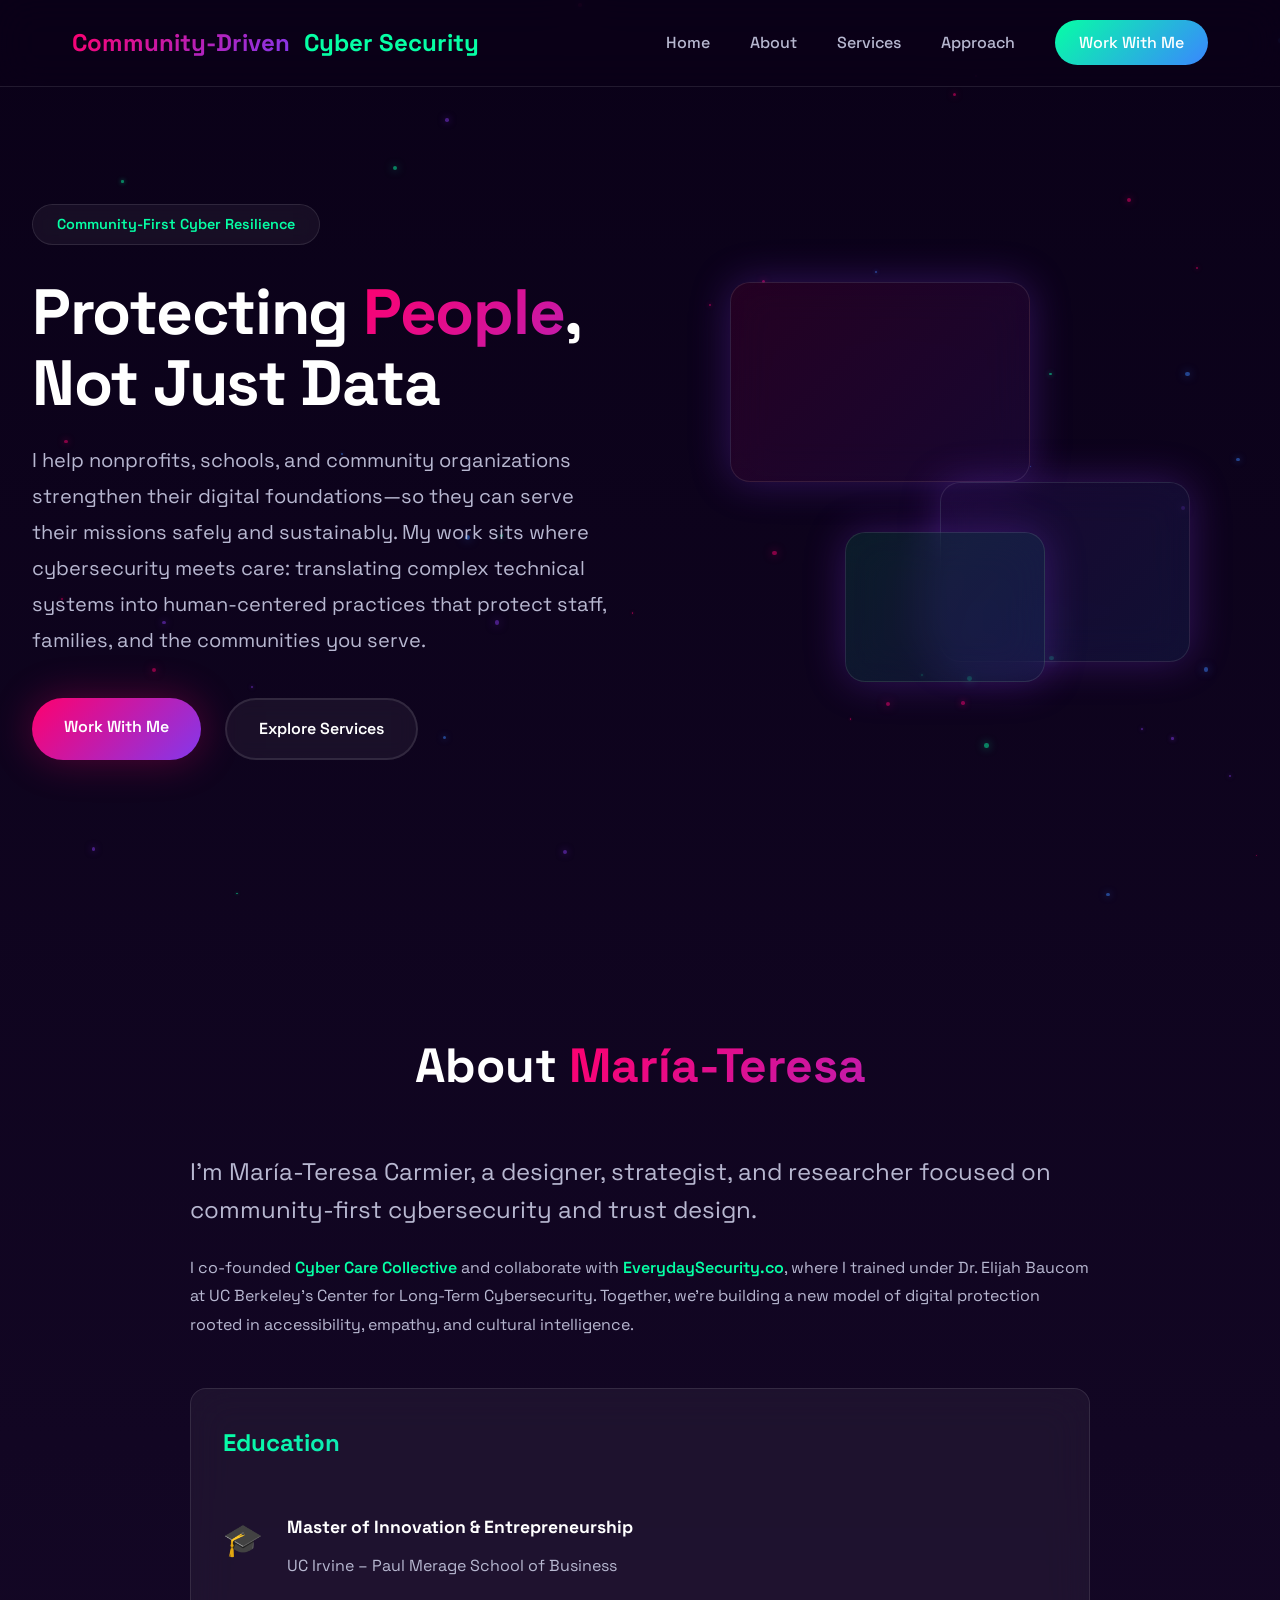
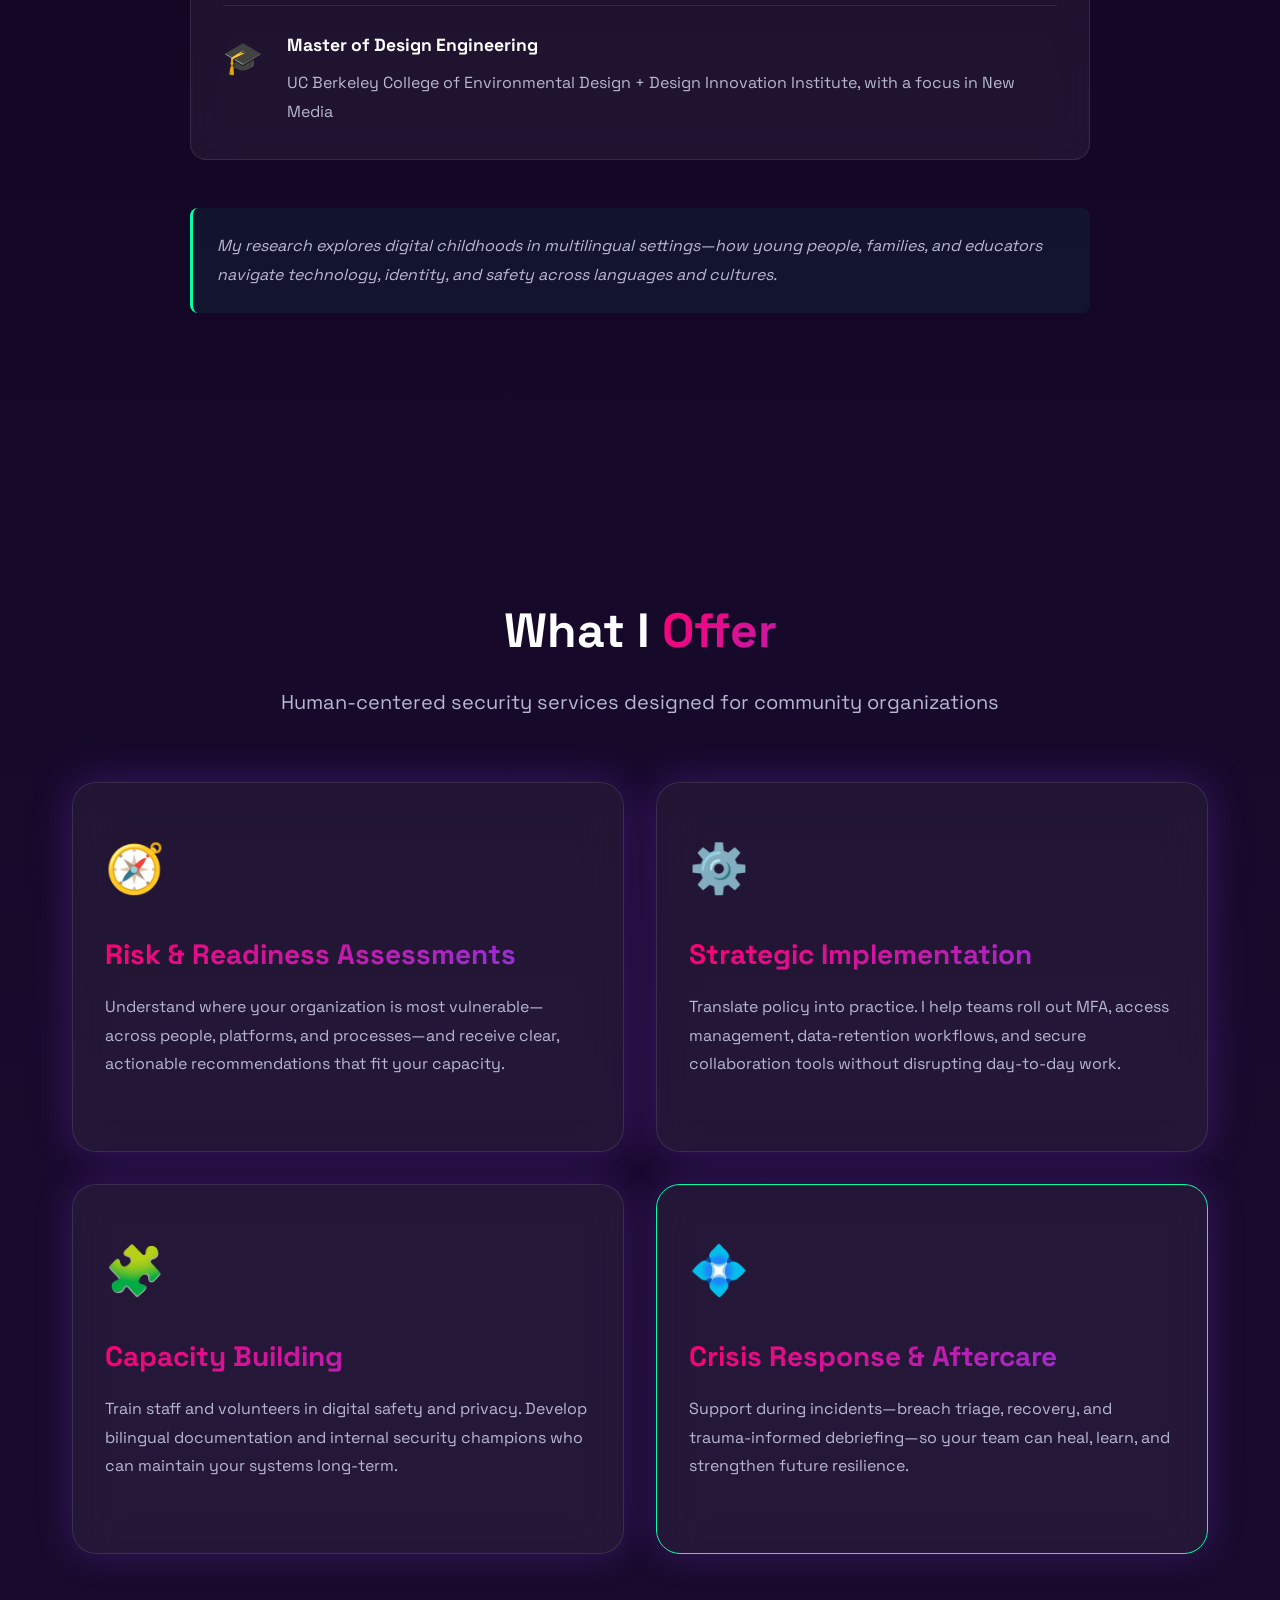
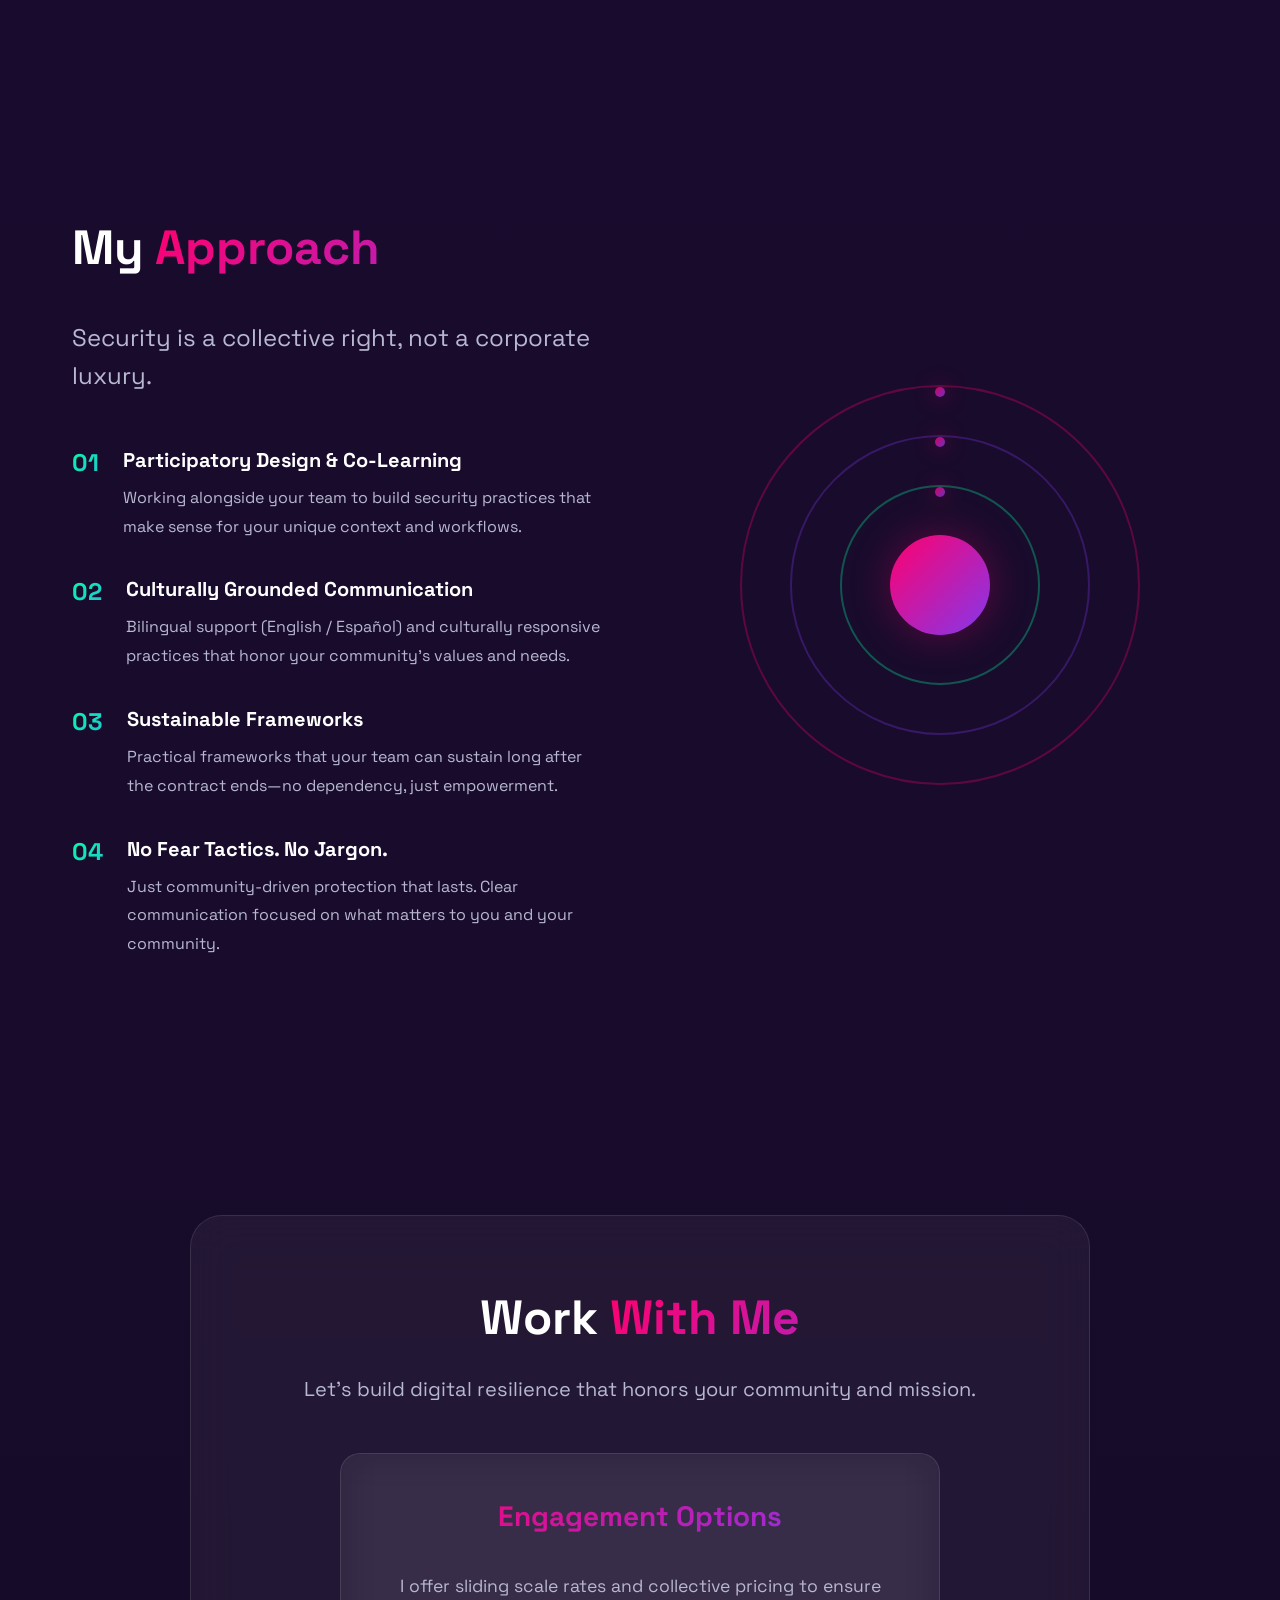
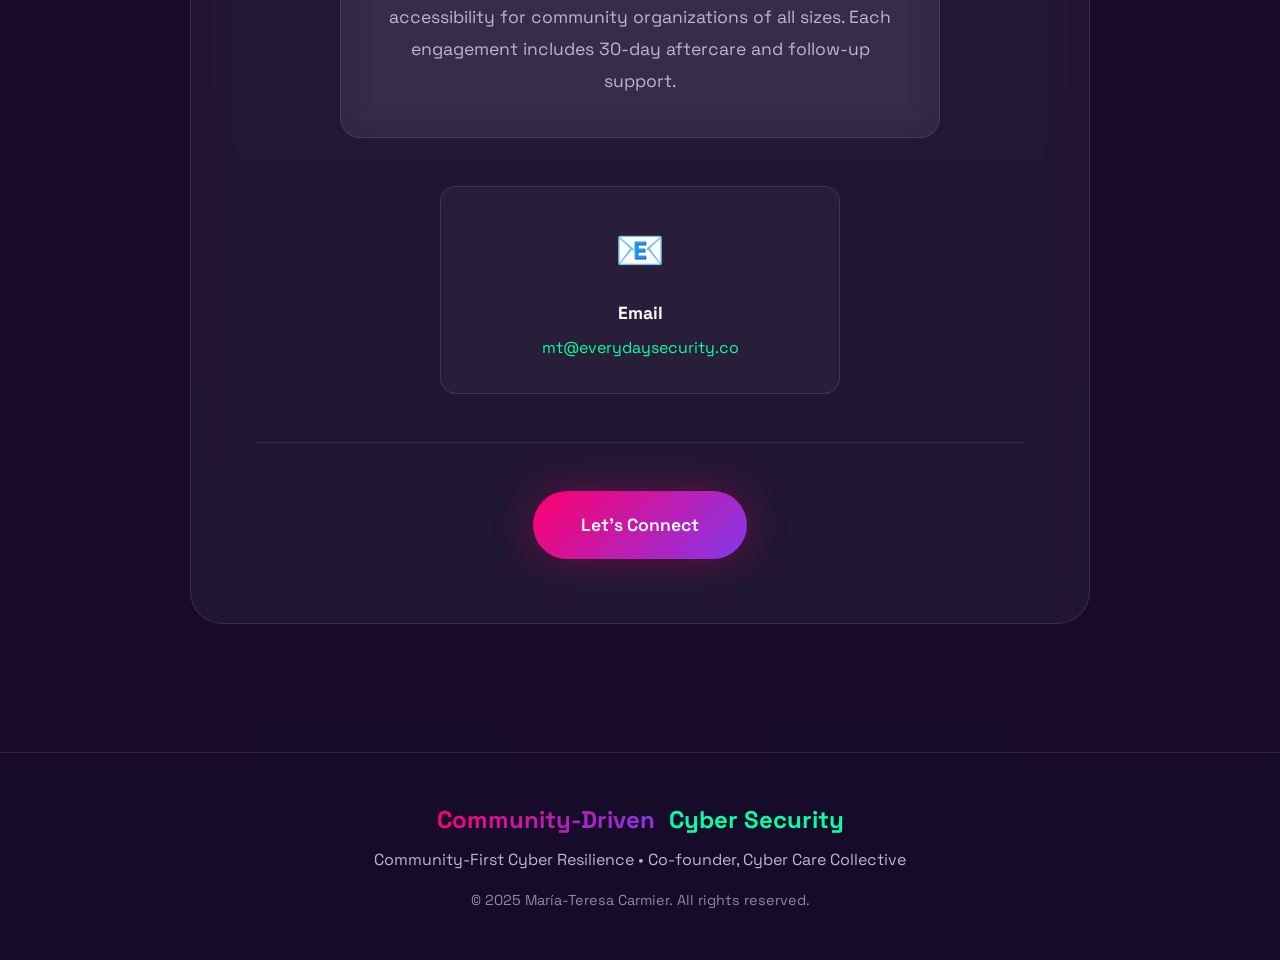
==== index.html @ 234531f0 "Remove specific pricing amounts, keep sliding scale and collective pricing mentions - Replaced detai" ====
<!DOCTYPE html>
<html lang="en">
<head>
    <meta charset="UTF-8">
    <meta name="viewport" content="width=device-width, initial-scale=1.0">
    <meta name="description" content="Community-First Cyber Resilience - Protecting nonprofits, schools, and community organizations with human-centered cybersecurity and trust design">
    <title>Community-Driven Cyber Security | Community-First Cyber Resilience</title>
    <link rel="preconnect" href="https://fonts.googleapis.com">
    <link rel="preconnect" href="https://fonts.gstatic.com" crossorigin>
    <link href="https://fonts.googleapis.com/css2?family=Space+Grotesk:wght@300;400;500;600;700&display=swap" rel="stylesheet">
    <link rel="stylesheet" href="styles.css">
</head>
<body>
    <!-- Background particles -->
    <div class="particles" id="particles"></div>

    <!-- Navigation -->
    <nav class="nav">
        <div class="nav-container">
            <div class="logo">
                <span class="logo-text">Community-Driven</span>
                <span class="logo-accent">Cyber Security</span>
            </div>
            <ul class="nav-menu">
                <li><a href="#home">Home</a></li>
                <li><a href="#about">About</a></li>
                <li><a href="#services">Services</a></li>
                <li><a href="#approach">Approach</a></li>
                <li><a href="#contact" class="cta-button">Work With Me</a></li>
            </ul>
        </div>
    </nav>

    <!-- Hero Section -->
    <section id="home" class="hero">
        <div class="hero-content">
            <div class="hero-badge">Community-First Cyber Resilience</div>
            <h1 class="hero-title">
                Protecting <span class="gradient-text">People</span>,
                <br>Not Just Data
            </h1>
            <p class="hero-subtitle">
                I help nonprofits, schools, and community organizations strengthen their digital foundations—so they can serve their missions safely and sustainably. My work sits where cybersecurity meets care: translating complex technical systems into human-centered practices that protect staff, families, and the communities you serve.
            </p>
            <div class="hero-cta">
                <a href="#contact" class="button primary">Work With Me</a>
                <a href="#services" class="button secondary">Explore Services</a>
            </div>
        </div>
        <div class="hero-visual">
            <div class="floating-card card-1"></div>
            <div class="floating-card card-2"></div>
            <div class="floating-card card-3"></div>
        </div>
    </section>

    <!-- About Section -->
    <section id="about" class="about">
        <div class="container">
            <div class="about-content">
                <div class="about-header">
                    <h2 class="section-title">About <span class="gradient-text">María-Teresa</span></h2>
                </div>

                <div class="about-grid">
                    <div class="about-text">
                        <p class="large-text">I'm María-Teresa Carmier, a designer, strategist, and researcher focused on community-first cybersecurity and trust design.</p>

                        <p>I co-founded <strong>Cyber Care Collective</strong> and collaborate with <strong>EverydaySecurity.co</strong>, where I trained under Dr. Elijah Baucom at UC Berkeley's Center for Long-Term Cybersecurity. Together, we're building a new model of digital protection rooted in accessibility, empathy, and cultural intelligence.</p>

                        <div class="credentials">
                            <h3>Education</h3>
                            <div class="credential-item">
                                <div class="credential-icon">🎓</div>
                                <div>
                                    <h4>Master of Innovation & Entrepreneurship</h4>
                                    <p>UC Irvine – Paul Merage School of Business</p>
                                </div>
                            </div>
                            <div class="credential-item">
                                <div class="credential-icon">🎓</div>
                                <div>
                                    <h4>Master of Design Engineering</h4>
                                    <p>UC Berkeley College of Environmental Design + Design Innovation Institute, with a focus in New Media</p>
                                </div>
                            </div>
                        </div>

                        <p class="research-note">My research explores digital childhoods in multilingual settings—how young people, families, and educators navigate technology, identity, and safety across languages and cultures.</p>
                    </div>
                </div>
            </div>
        </div>
    </section>

    <!-- Services Section -->
    <section id="services" class="services">
        <div class="container">
            <div class="section-header">
                <h2 class="section-title">What I <span class="gradient-text">Offer</span></h2>
                <p class="section-subtitle">Human-centered security services designed for community organizations</p>
            </div>

            <div class="services-grid">
                <div class="service-card glass">
                    <div class="service-icon">🧭</div>
                    <h3>Risk & Readiness Assessments</h3>
                    <p>Understand where your organization is most vulnerable—across people, platforms, and processes—and receive clear, actionable recommendations that fit your capacity.</p>
                </div>

                <div class="service-card glass">
                    <div class="service-icon">⚙️</div>
                    <h3>Strategic Implementation</h3>
                    <p>Translate policy into practice. I help teams roll out MFA, access management, data-retention workflows, and secure collaboration tools without disrupting day-to-day work.</p>
                </div>

                <div class="service-card glass">
                    <div class="service-icon">🧩</div>
                    <h3>Capacity Building</h3>
                    <p>Train staff and volunteers in digital safety and privacy. Develop bilingual documentation and internal security champions who can maintain your systems long-term.</p>
                </div>

                <div class="service-card glass featured">
                    <div class="service-icon">💠</div>
                    <h3>Crisis Response & Aftercare</h3>
                    <p>Support during incidents—breach triage, recovery, and trauma-informed debriefing—so your team can heal, learn, and strengthen future resilience.</p>
                </div>
            </div>
        </div>
    </section>

    <!-- Approach Section -->
    <section id="approach" class="philosophy">
        <div class="container">
            <div class="philosophy-content">
                <div class="philosophy-text">
                    <h2>My <span class="gradient-text">Approach</span></h2>
                    <p class="large-text">Security is a collective right, not a corporate luxury.</p>

                    <div class="philosophy-points">
                        <div class="point">
                            <div class="point-number">01</div>
                            <div class="point-content">
                                <h4>Participatory Design & Co-Learning</h4>
                                <p>Working alongside your team to build security practices that make sense for your unique context and workflows.</p>
                            </div>
                        </div>

                        <div class="point">
                            <div class="point-number">02</div>
                            <div class="point-content">
                                <h4>Culturally Grounded Communication</h4>
                                <p>Bilingual support (English / Español) and culturally responsive practices that honor your community's values and needs.</p>
                            </div>
                        </div>

                        <div class="point">
                            <div class="point-number">03</div>
                            <div class="point-content">
                                <h4>Sustainable Frameworks</h4>
                                <p>Practical frameworks that your team can sustain long after the contract ends—no dependency, just empowerment.</p>
                            </div>
                        </div>

                        <div class="point">
                            <div class="point-number">04</div>
                            <div class="point-content">
                                <h4>No Fear Tactics. No Jargon.</h4>
                                <p>Just community-driven protection that lasts. Clear communication focused on what matters to you and your community.</p>
                            </div>
                        </div>
                    </div>
                </div>

                <div class="philosophy-visual">
                    <div class="orbit-container">
                        <div class="orbit orbit-1"></div>
                        <div class="orbit orbit-2"></div>
                        <div class="orbit orbit-3"></div>
                        <div class="center-sphere"></div>
                    </div>
                </div>
            </div>
        </div>
    </section>

    <!-- Contact Section -->
    <section id="contact" class="contact">
        <div class="container">
            <div class="contact-content glass">
                <div class="contact-header">
                    <h2>Work <span class="gradient-text">With Me</span></h2>
                    <p>Let's build digital resilience that honors your community and mission.</p>
                </div>

                <div class="pricing-info">
                    <div class="pricing-card glass">
                        <h3>Engagement Options</h3>
                        <p class="pricing-description">I offer sliding scale rates and collective pricing to ensure accessibility for community organizations of all sizes. Each engagement includes 30-day aftercare and follow-up support.</p>
                    </div>
                </div>

                <div class="contact-info">
                    <div class="contact-item">
                        <div class="contact-icon">📧</div>
                        <div class="contact-details">
                            <h4>Email</h4>
                            <a href="mailto:mt@everydaysecurity.co">mt@everydaysecurity.co</a>
                        </div>
                    </div>
                </div>

                <div class="contact-cta">
                    <a href="mailto:mt@everydaysecurity.co" class="button primary large">Let's Connect</a>
                </div>
            </div>
        </div>
    </section>

    <!-- Footer -->
    <footer class="footer">
        <div class="container">
            <div class="footer-content">
                <div class="footer-brand">
                    <span class="logo-text">Community-Driven</span>
                    <span class="logo-accent">Cyber Security</span>
                </div>
                <p class="footer-tagline">Community-First Cyber Resilience • Co-founder, Cyber Care Collective</p>
                <p class="footer-copy">&copy; 2025 María-Teresa Carmier. All rights reserved.</p>
            </div>
        </div>
    </footer>

    <script src="script.js"></script>
</body>
</html>
---- styles.css ----
/* ===================================
   Femme Tech Futuristic Styling
   ================================== */

/* Reset & Base */
* {
    margin: 0;
    padding: 0;
    box-sizing: border-box;
}

:root {
    /* Femme Tech Color Palette */
    --primary-pink: #ff006e;
    --primary-purple: #8338ec;
    --primary-cyan: #06ffa5;
    --primary-blue: #3a86ff;

    --dark-bg: #0a0118;
    --dark-surface: #1a0b2e;
    --glass-bg: rgba(255, 255, 255, 0.05);
    --glass-border: rgba(255, 255, 255, 0.1);

    --text-primary: #ffffff;
    --text-secondary: #b8b8d1;
    --text-muted: #8b8b9f;

    --gradient-primary: linear-gradient(135deg, var(--primary-pink), var(--primary-purple));
    --gradient-secondary: linear-gradient(135deg, var(--primary-purple), var(--primary-blue));
    --gradient-accent: linear-gradient(135deg, var(--primary-cyan), var(--primary-blue));
    --gradient-bg: linear-gradient(180deg, #0a0118 0%, #1a0b2e 50%, #160b28 100%);

    --shadow-glow: 0 0 40px rgba(131, 56, 236, 0.3);
    --shadow-glow-pink: 0 0 40px rgba(255, 0, 110, 0.3);
    --shadow-glow-cyan: 0 0 40px rgba(6, 255, 165, 0.3);
}

html {
    scroll-behavior: smooth;
}

body {
    font-family: 'Space Grotesk', -apple-system, BlinkMacSystemFont, 'Segoe UI', sans-serif;
    background: var(--gradient-bg);
    color: var(--text-primary);
    line-height: 1.6;
    overflow-x: hidden;
    position: relative;
}

/* Particles Background */
.particles {
    position: fixed;
    top: 0;
    left: 0;
    width: 100%;
    height: 100%;
    z-index: 0;
    pointer-events: none;
}

/* Container */
.container {
    max-width: 1200px;
    margin: 0 auto;
    padding: 0 2rem;
}

/* Navigation */
.nav {
    position: fixed;
    top: 0;
    width: 100%;
    z-index: 1000;
    background: rgba(10, 1, 24, 0.8);
    backdrop-filter: blur(20px);
    border-bottom: 1px solid var(--glass-border);
}

.nav-container {
    max-width: 1200px;
    margin: 0 auto;
    padding: 1.5rem 2rem;
    display: flex;
    justify-content: space-between;
    align-items: center;
}

.logo {
    font-size: 1.5rem;
    font-weight: 700;
}

.logo-text {
    background: var(--gradient-primary);
    -webkit-background-clip: text;
    -webkit-text-fill-color: transparent;
    background-clip: text;
}

.logo-accent {
    color: var(--primary-cyan);
    margin-left: 0.5rem;
}

.nav-menu {
    display: flex;
    list-style: none;
    gap: 2.5rem;
    align-items: center;
}

.nav-menu a {
    color: var(--text-secondary);
    text-decoration: none;
    font-weight: 500;
    transition: all 0.3s ease;
    position: relative;
}

.nav-menu a:hover {
    color: var(--primary-cyan);
}

.nav-menu a::after {
    content: '';
    position: absolute;
    bottom: -5px;
    left: 0;
    width: 0;
    height: 2px;
    background: var(--gradient-accent);
    transition: width 0.3s ease;
}

.nav-menu a:hover::after {
    width: 100%;
}

/* Buttons */
.button {
    display: inline-block;
    padding: 1rem 2rem;
    border-radius: 50px;
    font-weight: 600;
    text-decoration: none;
    transition: all 0.3s ease;
    cursor: pointer;
    border: none;
    font-size: 1rem;
}

.button.primary {
    background: var(--gradient-primary);
    color: white;
    box-shadow: var(--shadow-glow-pink);
}

.button.primary:hover {
    transform: translateY(-2px);
    box-shadow: 0 0 60px rgba(255, 0, 110, 0.5);
}

.button.secondary {
    background: var(--glass-bg);
    border: 2px solid var(--glass-border);
    color: var(--text-primary);
    backdrop-filter: blur(10px);
}

.button.secondary:hover {
    border-color: var(--primary-cyan);
    box-shadow: var(--shadow-glow-cyan);
    transform: translateY(-2px);
}

.button.large {
    padding: 1.25rem 3rem;
    font-size: 1.1rem;
}

.cta-button {
    background: var(--gradient-accent);
    padding: 0.75rem 1.5rem;
    border-radius: 50px;
    color: white !important;
}

.cta-button:hover {
    transform: translateY(-2px);
    box-shadow: var(--shadow-glow-cyan);
}

.cta-button::after {
    display: none;
}

/* Hero Section */
.hero {
    min-height: 100vh;
    display: flex;
    align-items: center;
    justify-content: space-between;
    padding: 8rem 2rem 4rem;
    position: relative;
    z-index: 1;
    gap: 4rem;
}

.hero-content {
    flex: 1;
    max-width: 600px;
}

.hero-badge {
    display: inline-block;
    padding: 0.5rem 1.5rem;
    background: var(--glass-bg);
    border: 1px solid var(--glass-border);
    border-radius: 50px;
    font-size: 0.9rem;
    font-weight: 600;
    color: var(--primary-cyan);
    margin-bottom: 2rem;
    backdrop-filter: blur(10px);
}

.hero-title {
    font-size: 4rem;
    font-weight: 800;
    line-height: 1.1;
    margin-bottom: 1.5rem;
    letter-spacing: -0.02em;
}

.gradient-text {
    background: var(--gradient-primary);
    -webkit-background-clip: text;
    -webkit-text-fill-color: transparent;
    background-clip: text;
    animation: gradient-shift 3s ease infinite;
    background-size: 200% 200%;
}

@keyframes gradient-shift {
    0%, 100% { background-position: 0% 50%; }
    50% { background-position: 100% 50%; }
}

.hero-subtitle {
    font-size: 1.25rem;
    color: var(--text-secondary);
    margin-bottom: 2.5rem;
    line-height: 1.8;
}

.hero-cta {
    display: flex;
    gap: 1.5rem;
    flex-wrap: wrap;
}

.hero-visual {
    flex: 1;
    position: relative;
    height: 500px;
    display: flex;
    align-items: center;
    justify-content: center;
}

.floating-card {
    position: absolute;
    border-radius: 20px;
    background: var(--glass-bg);
    border: 1px solid var(--glass-border);
    backdrop-filter: blur(20px);
    box-shadow: var(--shadow-glow);
}

.card-1 {
    width: 300px;
    height: 200px;
    top: 10%;
    left: 10%;
    animation: float 6s ease-in-out infinite;
    background: linear-gradient(135deg, rgba(255, 0, 110, 0.1), rgba(131, 56, 236, 0.1));
}

.card-2 {
    width: 250px;
    height: 180px;
    top: 50%;
    right: 10%;
    animation: float 7s ease-in-out infinite 1s;
    background: linear-gradient(135deg, rgba(131, 56, 236, 0.1), rgba(58, 134, 255, 0.1));
}

.card-3 {
    width: 200px;
    height: 150px;
    bottom: 10%;
    left: 30%;
    animation: float 8s ease-in-out infinite 2s;
    background: linear-gradient(135deg, rgba(6, 255, 165, 0.1), rgba(58, 134, 255, 0.1));
}

@keyframes float {
    0%, 100% { transform: translateY(0px) rotate(0deg); }
    50% { transform: translateY(-30px) rotate(5deg); }
}

/* About Section */
.about {
    padding: 8rem 0;
    position: relative;
    z-index: 1;
}

.about-content {
    max-width: 900px;
    margin: 0 auto;
}

.about-header {
    text-align: center;
    margin-bottom: 3rem;
}

.about-text {
    color: var(--text-secondary);
    line-height: 1.8;
}

.about-text p {
    margin-bottom: 1.5rem;
}

.about-text strong {
    color: var(--primary-cyan);
    font-weight: 600;
}

.credentials {
    margin: 3rem 0;
    padding: 2rem;
    background: var(--glass-bg);
    border: 1px solid var(--glass-border);
    border-radius: 16px;
    backdrop-filter: blur(20px);
}

.credentials h3 {
    font-size: 1.5rem;
    margin-bottom: 1.5rem;
    background: var(--gradient-accent);
    -webkit-background-clip: text;
    -webkit-text-fill-color: transparent;
    background-clip: text;
}

.credential-item {
    display: flex;
    gap: 1.5rem;
    align-items: start;
    padding: 1.5rem 0;
    border-bottom: 1px solid var(--glass-border);
}

.credential-item:last-child {
    border-bottom: none;
    padding-bottom: 0;
}

.credential-item:first-child {
    padding-top: 0;
}

.credential-icon {
    font-size: 2rem;
    flex-shrink: 0;
}

.credential-item h4 {
    font-size: 1.1rem;
    margin-bottom: 0.5rem;
    color: var(--text-primary);
}

.credential-item p {
    color: var(--text-secondary);
    margin: 0;
}

.research-note {
    padding: 1.5rem;
    background: rgba(6, 255, 165, 0.05);
    border-left: 3px solid var(--primary-cyan);
    border-radius: 8px;
    margin-top: 2rem;
    font-style: italic;
}

/* Services Section */
.services {
    padding: 8rem 0;
    position: relative;
    z-index: 1;
}

.section-header {
    text-align: center;
    margin-bottom: 4rem;
}

.section-title {
    font-size: 3rem;
    font-weight: 800;
    margin-bottom: 1rem;
}

.section-subtitle {
    font-size: 1.25rem;
    color: var(--text-secondary);
}

.services-grid {
    display: grid;
    grid-template-columns: repeat(2, 1fr);
    gap: 2rem;
    margin-top: 3rem;
}

.service-card {
    padding: 3rem 2rem;
    border-radius: 24px;
    transition: all 0.3s ease;
}

.service-card.glass {
    background: var(--glass-bg);
    border: 1px solid var(--glass-border);
    backdrop-filter: blur(20px);
}

.service-card:hover {
    transform: translateY(-10px);
    box-shadow: var(--shadow-glow);
    border-color: var(--primary-purple);
}

.service-card.featured {
    border-color: var(--primary-cyan);
    box-shadow: var(--shadow-glow-cyan);
}

.service-icon {
    font-size: 3rem;
    margin-bottom: 1.5rem;
}

.service-card h3 {
    font-size: 1.75rem;
    margin-bottom: 1rem;
    background: var(--gradient-primary);
    -webkit-background-clip: text;
    -webkit-text-fill-color: transparent;
    background-clip: text;
}

.service-card p {
    color: var(--text-secondary);
    margin-bottom: 1.5rem;
    line-height: 1.8;
}

.service-list {
    list-style: none;
    padding: 0;
}

.service-list li {
    padding: 0.75rem 0;
    color: var(--text-secondary);
    position: relative;
    padding-left: 2rem;
}

.service-list li::before {
    content: '→';
    position: absolute;
    left: 0;
    color: var(--primary-cyan);
    font-weight: bold;
}

/* Philosophy Section */
.philosophy {
    padding: 8rem 0;
    position: relative;
    z-index: 1;
}

.philosophy-content {
    display: grid;
    grid-template-columns: 1fr 1fr;
    gap: 4rem;
    align-items: center;
}

.philosophy-text h2 {
    font-size: 3rem;
    font-weight: 800;
    margin-bottom: 2rem;
}

.large-text {
    font-size: 1.5rem;
    line-height: 1.6;
    color: var(--text-secondary);
    margin-bottom: 3rem;
}

.philosophy-points {
    display: flex;
    flex-direction: column;
    gap: 2rem;
}

.point {
    display: flex;
    gap: 1.5rem;
}

.point-number {
    font-size: 1.5rem;
    font-weight: 800;
    background: var(--gradient-accent);
    -webkit-background-clip: text;
    -webkit-text-fill-color: transparent;
    background-clip: text;
    flex-shrink: 0;
}

.point-content h4 {
    font-size: 1.25rem;
    margin-bottom: 0.5rem;
}

.point-content p {
    color: var(--text-secondary);
    line-height: 1.8;
}

/* Orbit Visualization */
.philosophy-visual {
    display: flex;
    align-items: center;
    justify-content: center;
    height: 500px;
    position: relative;
}

.orbit-container {
    position: relative;
    width: 400px;
    height: 400px;
}

.orbit {
    position: absolute;
    border: 2px solid var(--glass-border);
    border-radius: 50%;
    top: 50%;
    left: 50%;
    transform: translate(-50%, -50%);
}

.orbit-1 {
    width: 400px;
    height: 400px;
    border-color: rgba(255, 0, 110, 0.3);
    animation: rotate 20s linear infinite;
}

.orbit-2 {
    width: 300px;
    height: 300px;
    border-color: rgba(131, 56, 236, 0.3);
    animation: rotate 15s linear infinite reverse;
}

.orbit-3 {
    width: 200px;
    height: 200px;
    border-color: rgba(6, 255, 165, 0.3);
    animation: rotate 10s linear infinite;
}

.center-sphere {
    position: absolute;
    width: 100px;
    height: 100px;
    border-radius: 50%;
    top: 50%;
    left: 50%;
    transform: translate(-50%, -50%);
    background: var(--gradient-primary);
    box-shadow: var(--shadow-glow-pink);
    animation: pulse 3s ease-in-out infinite;
}

@keyframes rotate {
    from { transform: translate(-50%, -50%) rotate(0deg); }
    to { transform: translate(-50%, -50%) rotate(360deg); }
}

@keyframes pulse {
    0%, 100% { transform: translate(-50%, -50%) scale(1); }
    50% { transform: translate(-50%, -50%) scale(1.1); }
}

/* Contact Section */
.contact {
    padding: 8rem 0;
    position: relative;
    z-index: 1;
}

.contact-content {
    max-width: 900px;
    margin: 0 auto;
    padding: 4rem;
    border-radius: 32px;
    text-align: center;
}

.contact-header h2 {
    font-size: 3rem;
    font-weight: 800;
    margin-bottom: 1rem;
}

.contact-header p {
    font-size: 1.25rem;
    color: var(--text-secondary);
    margin-bottom: 3rem;
}

/* Pricing Section */
.pricing-info {
    margin-bottom: 3rem;
}

.pricing-card {
    max-width: 600px;
    margin: 0 auto;
    padding: 2.5rem;
    border-radius: 20px;
    text-align: left;
}

.pricing-card h3 {
    font-size: 1.75rem;
    margin-bottom: 2rem;
    text-align: center;
    background: var(--gradient-primary);
    -webkit-background-clip: text;
    -webkit-text-fill-color: transparent;
    background-clip: text;
}

.pricing-description {
    color: var(--text-secondary);
    font-size: 1.1rem;
    line-height: 1.8;
    text-align: center;
}

.pricing-details {
    display: flex;
    flex-direction: column;
    gap: 1.5rem;
}

.pricing-item {
    display: flex;
    justify-content: space-between;
    align-items: center;
    padding: 1rem 0;
    border-bottom: 1px solid var(--glass-border);
}

.pricing-item:last-child {
    border-bottom: none;
}

.pricing-label {
    color: var(--text-secondary);
    font-size: 1rem;
}

.pricing-value {
    color: var(--primary-cyan);
    font-size: 1.1rem;
    font-weight: 600;
}

.contact-info {
    display: flex;
    justify-content: center;
    margin-bottom: 3rem;
}

.contact-info .contact-item {
    max-width: 400px;
    width: 100%;
}

.contact-item {
    display: flex;
    flex-direction: column;
    align-items: center;
    gap: 1rem;
    padding: 2rem;
    background: rgba(255, 255, 255, 0.03);
    border-radius: 16px;
    border: 1px solid var(--glass-border);
    transition: all 0.3s ease;
}

.contact-item:hover {
    border-color: var(--primary-cyan);
    box-shadow: var(--shadow-glow-cyan);
    transform: translateY(-5px);
}

.contact-icon {
    font-size: 2.5rem;
}

.contact-details h4 {
    font-size: 1.1rem;
    margin-bottom: 0.5rem;
}

.contact-details a {
    color: var(--primary-cyan);
    text-decoration: none;
    transition: all 0.3s ease;
}

.contact-details a:hover {
    color: var(--primary-pink);
}

.contact-cta {
    margin-top: 3rem;
    padding-top: 3rem;
    border-top: 1px solid var(--glass-border);
}

.cta-text {
    font-size: 1.1rem;
    color: var(--text-secondary);
    margin-bottom: 1.5rem;
}

/* Footer */
.footer {
    padding: 3rem 0;
    border-top: 1px solid var(--glass-border);
    position: relative;
    z-index: 1;
}

.footer-content {
    text-align: center;
}

.footer-brand {
    font-size: 1.5rem;
    font-weight: 700;
    margin-bottom: 0.5rem;
}

.footer-tagline {
    color: var(--text-secondary);
    margin-bottom: 1rem;
}

.footer-copy {
    color: var(--text-muted);
    font-size: 0.9rem;
}

/* Glass Effect */
.glass {
    background: var(--glass-bg);
    border: 1px solid var(--glass-border);
    backdrop-filter: blur(20px);
}

/* Responsive Design */
@media (max-width: 968px) {
    .hero {
        flex-direction: column;
        text-align: center;
        padding: 6rem 2rem 4rem;
    }

    .hero-content {
        max-width: 100%;
    }

    .hero-title {
        font-size: 3rem;
    }

    .hero-cta {
        justify-content: center;
    }

    .hero-visual {
        display: none;
    }

    .philosophy-content {
        grid-template-columns: 1fr;
    }

    .philosophy-visual {
        height: 400px;
    }

    .orbit-container {
        width: 300px;
        height: 300px;
    }

    .orbit-1 {
        width: 300px;
        height: 300px;
    }

    .orbit-2 {
        width: 220px;
        height: 220px;
    }

    .orbit-3 {
        width: 140px;
        height: 140px;
    }

    .center-sphere {
        width: 80px;
        height: 80px;
    }

    .section-title {
        font-size: 2.5rem;
    }
}

@media (max-width: 768px) {
    .nav-menu {
        gap: 1.5rem;
        font-size: 0.9rem;
    }

    .hero-title {
        font-size: 2.5rem;
    }

    .hero-subtitle {
        font-size: 1.1rem;
    }

    .section-title {
        font-size: 2rem;
    }

    .philosophy-text h2 {
        font-size: 2rem;
    }

    .large-text {
        font-size: 1.2rem;
    }

    .contact-header h2 {
        font-size: 2rem;
    }

    .contact-content {
        padding: 2rem;
    }

    .services-grid {
        grid-template-columns: 1fr;
    }
}

@media (max-width: 480px) {
    .nav-container {
        flex-direction: column;
        gap: 1rem;
    }

    .hero-cta {
        flex-direction: column;
        width: 100%;
    }

    .button {
        width: 100%;
        text-align: center;
    }

    .contact-info {
        grid-template-columns: 1fr;
    }
}
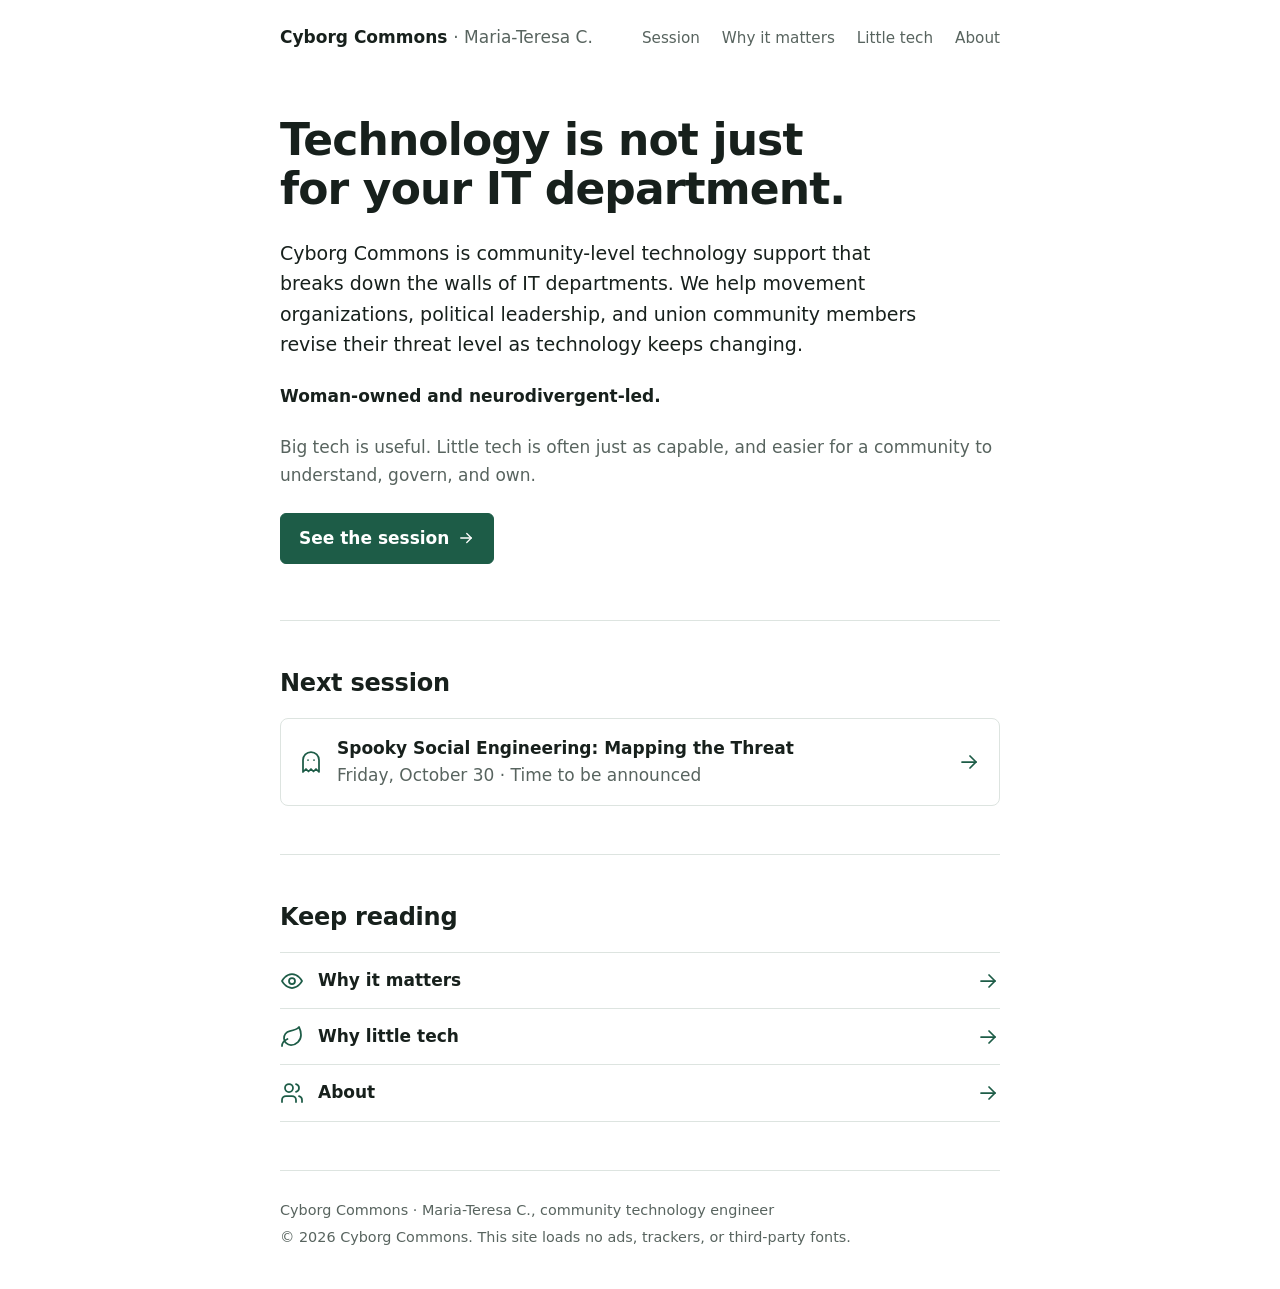
==== commit 731fbe66: "Replace single-page site with new Cyborg Commons multi-page site Swaps the "Community-Driven Cyber S" ====
--- a/index.html
+++ b/index.html
@@ -1,236 +1,87 @@
-<!DOCTYPE html>
+<!doctype html>
 <html lang="en">
 <head>
-    <meta charset="UTF-8">
-    <meta name="viewport" content="width=device-width, initial-scale=1.0">
-    <meta name="description" content="Community-First Cyber Resilience - Protecting nonprofits, schools, and community organizations with human-centered cybersecurity and trust design">
-    <title>Community-Driven Cyber Security | Community-First Cyber Resilience</title>
-    <link rel="preconnect" href="https://fonts.googleapis.com">
-    <link rel="preconnect" href="https://fonts.gstatic.com" crossorigin>
-    <link href="https://fonts.googleapis.com/css2?family=Space+Grotesk:wght@300;400;500;600;700&display=swap" rel="stylesheet">
-    <link rel="stylesheet" href="styles.css">
+  <meta charset="utf-8">
+  <meta name="viewport" content="width=device-width, initial-scale=1">
+  <title>Cyborg Commons</title>
+  <meta name="description" content="Cyborg Commons is community-level technology support for movement organizations, political leadership, and union community members.">
+  <link rel="stylesheet" href="styles.css">
 </head>
 <body>
-    <!-- Background particles -->
-    <div class="particles" id="particles"></div>
+  <a class="skip" href="#main">Skip to content</a>
+  <div class="wrap">
 
-    <!-- Navigation -->
-    <nav class="nav">
-        <div class="nav-container">
-            <div class="logo">
-                <span class="logo-text">Community-Driven</span>
-                <span class="logo-accent">Cyber Security</span>
-            </div>
-            <ul class="nav-menu">
-                <li><a href="#home">Home</a></li>
-                <li><a href="#about">About</a></li>
-                <li><a href="#services">Services</a></li>
-                <li><a href="#approach">Approach</a></li>
-                <li><a href="#contact" class="cta-button">Work With Me</a></li>
-            </ul>
+    <header class="top">
+      <a class="brand" href="index.html">Cyborg Commons <span class="muted">&middot; Maria-Teresa C.</span></a>
+      <nav aria-label="Main">
+        <a href="session.html">Session</a>
+        <a href="why-it-matters.html">Why it matters</a>
+        <a href="little-tech.html">Little tech</a>
+        <a href="about.html">About</a>
+      </nav>
+    </header>
+
+    <main id="main">
+
+      <section class="sec hero" aria-labelledby="page-title">
+        <h1 id="page-title">Technology is not just for your IT department.</h1>
+        <p class="lead">Cyborg Commons is community-level technology support that breaks down the walls of IT departments. We help movement organizations, political leadership, and union community members revise their threat level as technology keeps changing.</p>
+        <p><strong>Woman-owned and neurodivergent-led.</strong></p>
+        <p class="muted">Big tech is useful. Little tech is often just as capable, and easier for a community to understand, govern, and own.</p>
+        <div class="actions">
+          <a class="btn" href="session.html">See the session
+            <svg class="ic" viewBox="0 0 24 24" aria-hidden="true"><path d="M5 12h14"/><path d="m13 6 6 6-6 6"/></svg>
+          </a>
         </div>
-    </nav>
+      </section>
 
-    <!-- Hero Section -->
-    <section id="home" class="hero">
-        <div class="hero-content">
-            <div class="hero-badge">Community-First Cyber Resilience</div>
-            <h1 class="hero-title">
-                Protecting <span class="gradient-text">People</span>,
-                <br>Not Just Data
-            </h1>
-            <p class="hero-subtitle">
-                I help nonprofits, schools, and community organizations strengthen their digital foundations—so they can serve their missions safely and sustainably. My work sits where cybersecurity meets care: translating complex technical systems into human-centered practices that protect staff, families, and the communities you serve.
-            </p>
-            <div class="hero-cta">
-                <a href="#contact" class="button primary">Work With Me</a>
-                <a href="#services" class="button secondary">Explore Services</a>
-            </div>
-        </div>
-        <div class="hero-visual">
-            <div class="floating-card card-1"></div>
-            <div class="floating-card card-2"></div>
-            <div class="floating-card card-3"></div>
-        </div>
-    </section>
+      <section class="sec" aria-labelledby="next-title">
+        <h2 id="next-title">Next session</h2>
+        <a class="teaser" href="session.html">
+          <svg class="ic" viewBox="0 0 24 24" aria-hidden="true"><path d="M9 10h.01"/><path d="M15 10h.01"/><path d="M12 2a8 8 0 0 0-8 8v12l3-3 2.5 2.5L12 19l2.5 2.5L17 19l3 3V10a8 8 0 0 0-8-8z"/></svg>
+          <span>
+            <strong>Spooky Social Engineering: Mapping the Threat</strong>
+            <span class="muted">Friday, October 30 &middot; Time to be announced</span>
+          </span>
+          <svg class="ic go" viewBox="0 0 24 24" aria-hidden="true"><path d="M5 12h14"/><path d="m13 6 6 6-6 6"/></svg>
+        </a>
+      </section>
 
-    <!-- About Section -->
-    <section id="about" class="about">
-        <div class="container">
-            <div class="about-content">
-                <div class="about-header">
-                    <h2 class="section-title">About <span class="gradient-text">María-Teresa</span></h2>
-                </div>
+      <section class="sec" aria-labelledby="more-title">
+        <h2 id="more-title">Keep reading</h2>
+        <ul class="tiles links">
+          <li>
+            <a href="why-it-matters.html">
+              <svg class="ic" viewBox="0 0 24 24" aria-hidden="true"><path d="M2 12s3.6-7 10-7 10 7 10 7-3.6 7-10 7S2 12 2 12z"/><circle cx="12" cy="12" r="3"/></svg>
+              Why it matters
+              <svg class="ic go" viewBox="0 0 24 24" aria-hidden="true"><path d="M5 12h14"/><path d="m13 6 6 6-6 6"/></svg>
+            </a>
+          </li>
+          <li>
+            <a href="little-tech.html">
+              <svg class="ic" viewBox="0 0 24 24" aria-hidden="true"><path d="M11 20A7 7 0 0 1 9.8 6.1C15.5 5 17 4.5 19 2c1 2 2 4.5 2 8 0 5.5-4.8 10-10 10z"/><path d="M2 21c0-3 1.9-5.4 5.5-7"/></svg>
+              Why little tech
+              <svg class="ic go" viewBox="0 0 24 24" aria-hidden="true"><path d="M5 12h14"/><path d="m13 6 6 6-6 6"/></svg>
+            </a>
+          </li>
+          <li>
+            <a href="about.html">
+              <svg class="ic" viewBox="0 0 24 24" aria-hidden="true"><path d="M16 21v-2a4 4 0 0 0-4-4H6a4 4 0 0 0-4 4v2"/><circle cx="9" cy="7" r="4"/><path d="M22 21v-2a4 4 0 0 0-3-3.87"/><path d="M16 3.13a4 4 0 0 1 0 7.75"/></svg>
+              About
+              <svg class="ic go" viewBox="0 0 24 24" aria-hidden="true"><path d="M5 12h14"/><path d="m13 6 6 6-6 6"/></svg>
+            </a>
+          </li>
+        </ul>
+      </section>
 
-                <div class="about-grid">
-                    <div class="about-text">
-                        <p class="large-text">I'm María-Teresa Carmier, a designer, strategist, and researcher focused on community-first cybersecurity and trust design.</p>
+    </main>
 
-                        <p>I co-founded <strong>Cyber Care Collective</strong> and collaborate with <strong>EverydaySecurity.co</strong>, where I trained under Dr. Elijah Baucom at UC Berkeley's Center for Long-Term Cybersecurity. Together, we're building a new model of digital protection rooted in accessibility, empathy, and cultural intelligence.</p>
-
-                        <div class="credentials">
-                            <h3>Education</h3>
-                            <div class="credential-item">
-                                <div class="credential-icon">🎓</div>
-                                <div>
-                                    <h4>Master of Innovation & Entrepreneurship</h4>
-                                    <p>UC Irvine – Paul Merage School of Business</p>
-                                </div>
-                            </div>
-                            <div class="credential-item">
-                                <div class="credential-icon">🎓</div>
-                                <div>
-                                    <h4>Master of Design Engineering</h4>
-                                    <p>UC Berkeley College of Environmental Design + Design Innovation Institute, with a focus in New Media</p>
-                                </div>
-                            </div>
-                        </div>
-
-                        <p class="research-note">My research explores digital childhoods in multilingual settings—how young people, families, and educators navigate technology, identity, and safety across languages and cultures.</p>
-                    </div>
-                </div>
-            </div>
-        </div>
-    </section>
-
-    <!-- Services Section -->
-    <section id="services" class="services">
-        <div class="container">
-            <div class="section-header">
-                <h2 class="section-title">What I <span class="gradient-text">Offer</span></h2>
-                <p class="section-subtitle">Human-centered security services designed for community organizations</p>
-            </div>
-
-            <div class="services-grid">
-                <div class="service-card glass">
-                    <div class="service-icon">🧭</div>
-                    <h3>Risk & Readiness Assessments</h3>
-                    <p>Understand where your organization is most vulnerable—across people, platforms, and processes—and receive clear, actionable recommendations that fit your capacity.</p>
-                </div>
-
-                <div class="service-card glass">
-                    <div class="service-icon">⚙️</div>
-                    <h3>Strategic Implementation</h3>
-                    <p>Translate policy into practice. I help teams roll out MFA, access management, data-retention workflows, and secure collaboration tools without disrupting day-to-day work.</p>
-                </div>
-
-                <div class="service-card glass">
-                    <div class="service-icon">🧩</div>
-                    <h3>Capacity Building</h3>
-                    <p>Train staff and volunteers in digital safety and privacy. Develop bilingual documentation and internal security champions who can maintain your systems long-term.</p>
-                </div>
-
-                <div class="service-card glass featured">
-                    <div class="service-icon">💠</div>
-                    <h3>Crisis Response & Aftercare</h3>
-                    <p>Support during incidents—breach triage, recovery, and trauma-informed debriefing—so your team can heal, learn, and strengthen future resilience.</p>
-                </div>
-            </div>
-        </div>
-    </section>
-
-    <!-- Approach Section -->
-    <section id="approach" class="philosophy">
-        <div class="container">
-            <div class="philosophy-content">
-                <div class="philosophy-text">
-                    <h2>My <span class="gradient-text">Approach</span></h2>
-                    <p class="large-text">Security is a collective right, not a corporate luxury.</p>
-
-                    <div class="philosophy-points">
-                        <div class="point">
-                            <div class="point-number">01</div>
-                            <div class="point-content">
-                                <h4>Participatory Design & Co-Learning</h4>
-                                <p>Working alongside your team to build security practices that make sense for your unique context and workflows.</p>
-                            </div>
-                        </div>
-
-                        <div class="point">
-                            <div class="point-number">02</div>
-                            <div class="point-content">
-                                <h4>Culturally Grounded Communication</h4>
-                                <p>Bilingual support (English / Español) and culturally responsive practices that honor your community's values and needs.</p>
-                            </div>
-                        </div>
-
-                        <div class="point">
-                            <div class="point-number">03</div>
-                            <div class="point-content">
-                                <h4>Sustainable Frameworks</h4>
-                                <p>Practical frameworks that your team can sustain long after the contract ends—no dependency, just empowerment.</p>
-                            </div>
-                        </div>
-
-                        <div class="point">
-                            <div class="point-number">04</div>
-                            <div class="point-content">
-                                <h4>No Fear Tactics. No Jargon.</h4>
-                                <p>Just community-driven protection that lasts. Clear communication focused on what matters to you and your community.</p>
-                            </div>
-                        </div>
-                    </div>
-                </div>
-
-                <div class="philosophy-visual">
-                    <div class="orbit-container">
-                        <div class="orbit orbit-1"></div>
-                        <div class="orbit orbit-2"></div>
-                        <div class="orbit orbit-3"></div>
-                        <div class="center-sphere"></div>
-                    </div>
-                </div>
-            </div>
-        </div>
-    </section>
-
-    <!-- Contact Section -->
-    <section id="contact" class="contact">
-        <div class="container">
-            <div class="contact-content glass">
-                <div class="contact-header">
-                    <h2>Work <span class="gradient-text">With Me</span></h2>
-                    <p>Let's build digital resilience that honors your community and mission.</p>
-                </div>
-
-                <div class="pricing-info">
-                    <div class="pricing-card glass">
-                        <h3>Engagement Options</h3>
-                        <p class="pricing-description">I offer sliding scale rates and collective pricing to ensure accessibility for community organizations of all sizes. Each engagement includes 30-day aftercare and follow-up support.</p>
-                    </div>
-                </div>
-
-                <div class="contact-info">
-                    <div class="contact-item">
-                        <div class="contact-icon">📧</div>
-                        <div class="contact-details">
-                            <h4>Email</h4>
-                            <a href="mailto:mt@everydaysecurity.co">mt@everydaysecurity.co</a>
-                        </div>
-                    </div>
-                </div>
-
-                <div class="contact-cta">
-                    <a href="mailto:mt@everydaysecurity.co" class="button primary large">Let's Connect</a>
-                </div>
-            </div>
-        </div>
-    </section>
-
-    <!-- Footer -->
-    <footer class="footer">
-        <div class="container">
-            <div class="footer-content">
-                <div class="footer-brand">
-                    <span class="logo-text">Community-Driven</span>
-                    <span class="logo-accent">Cyber Security</span>
-                </div>
-                <p class="footer-tagline">Community-First Cyber Resilience • Co-founder, Cyber Care Collective</p>
-                <p class="footer-copy">&copy; 2025 María-Teresa Carmier. All rights reserved.</p>
-            </div>
-        </div>
+    <footer>
+      <span>Cyborg Commons &middot; Maria-Teresa C., community technology engineer</span>
+      <span>&copy; <span data-year>2026</span> Cyborg Commons. This site loads no ads, trackers, or third-party fonts.</span>
     </footer>
 
-    <script src="script.js"></script>
+  </div>
+  <script src="script.js"></script>
 </body>
 </html>
--- a/styles.css
+++ b/styles.css
@@ -1,924 +1,194 @@
-/* ===================================
-   Femme Tech Futuristic Styling
-   ================================== */
+/*
+  Cyborg Commons - shared styles
+  Look: white background, system fonts, one green accent, hairline dividers, small line icons.
+  Keep it plain. No gradients, shadows, or decorative imagery.
+*/
 
-/* Reset & Base */
-* {
-    margin: 0;
-    padding: 0;
-    box-sizing: border-box;
+:root {
+  --bg: #ffffff;
+  --fg: #17201c;
+  --muted: #58645f;
+  --line: #dde4e0;
+  --accent: #1d5c47;
+  --accent-ink: #ffffff;
+  --soft: #f4f7f5;
+  --font: system-ui, -apple-system, "Segoe UI", Roboto, "Helvetica Neue", Arial, sans-serif;
+  color-scheme: light;
 }
 
-:root {
-    /* Femme Tech Color Palette */
-    --primary-pink: #ff006e;
-    --primary-purple: #8338ec;
-    --primary-cyan: #06ffa5;
-    --primary-blue: #3a86ff;
+* { box-sizing: border-box; }
 
-    --dark-bg: #0a0118;
-    --dark-surface: #1a0b2e;
-    --glass-bg: rgba(255, 255, 255, 0.05);
-    --glass-border: rgba(255, 255, 255, 0.1);
-
-    --text-primary: #ffffff;
-    --text-secondary: #b8b8d1;
-    --text-muted: #8b8b9f;
-
-    --gradient-primary: linear-gradient(135deg, var(--primary-pink), var(--primary-purple));
-    --gradient-secondary: linear-gradient(135deg, var(--primary-purple), var(--primary-blue));
-    --gradient-accent: linear-gradient(135deg, var(--primary-cyan), var(--primary-blue));
-    --gradient-bg: linear-gradient(180deg, #0a0118 0%, #1a0b2e 50%, #160b28 100%);
-
-    --shadow-glow: 0 0 40px rgba(131, 56, 236, 0.3);
-    --shadow-glow-pink: 0 0 40px rgba(255, 0, 110, 0.3);
-    --shadow-glow-cyan: 0 0 40px rgba(6, 255, 165, 0.3);
+body {
+  margin: 0;
+  background: var(--bg);
+  color: var(--fg);
+  font-family: var(--font);
+  font-size: 1.0625rem;
+  line-height: 1.6;
+  padding-inline: 20px;
 }
 
-html {
-    scroll-behavior: smooth;
+h1, h2, h3, p, ul { margin: 0; }
+
+h1, h2, h3 { line-height: 1.2; text-wrap: balance; }
+h1 { font-size: clamp(2rem, 5.4vw, 2.75rem); font-weight: 700; letter-spacing: -0.02em; line-height: 1.12; }
+h2 { font-size: 1.5rem; font-weight: 700; letter-spacing: -0.01em; }
+h3 {
+  font-size: 0.9375rem;
+  font-weight: 650;
+  text-transform: uppercase;
+  letter-spacing: 0.06em;
+  color: var(--muted);
 }
 
-body {
-    font-family: 'Space Grotesk', -apple-system, BlinkMacSystemFont, 'Segoe UI', sans-serif;
-    background: var(--gradient-bg);
-    color: var(--text-primary);
-    line-height: 1.6;
-    overflow-x: hidden;
-    position: relative;
+a { color: var(--accent); text-underline-offset: 3px; }
+a:hover { color: var(--fg); }
+
+:focus-visible { outline: 2px solid var(--accent); outline-offset: 2px; border-radius: 3px; }
+
+@media (prefers-reduced-motion: no-preference) {
+  html { scroll-behavior: smooth; }
 }
 
-/* Particles Background */
-.particles {
-    position: fixed;
-    top: 0;
-    left: 0;
-    width: 100%;
-    height: 100%;
-    z-index: 0;
-    pointer-events: none;
+.muted { color: var(--muted); }
+
+/* Layout */
+.wrap { max-width: 720px; margin-inline: auto; }
+
+.skip { position: absolute; left: -9999px; }
+.skip:focus {
+  left: 20px;
+  top: 12px;
+  z-index: 10;
+  padding: 8px 12px;
+  border-radius: 6px;
+  background: var(--accent);
+  color: var(--accent-ink);
 }
 
-/* Container */
-.container {
-    max-width: 1200px;
-    margin: 0 auto;
-    padding: 0 2rem;
+/* Header */
+.top {
+  display: flex;
+  flex-wrap: wrap;
+  justify-content: space-between;
+  align-items: baseline;
+  gap: 8px 28px;
+  padding-block: 24px;
+}
+.brand { font-weight: 650; color: var(--fg); text-decoration: none; }
+.brand .muted { font-weight: 400; }
+.top nav { display: flex; flex-wrap: wrap; gap: 6px 22px; font-size: 0.95rem; }
+.top nav a { color: var(--muted); text-decoration: none; }
+.top nav a:hover { color: var(--fg); text-decoration: underline; }
+.top nav a[aria-current="page"] { color: var(--fg); font-weight: 600; text-decoration: underline; }
+
+/* Sections */
+.sec {
+  display: flex;
+  flex-direction: column;
+  gap: 20px;
+  padding-block: 48px;
+  border-top: 1px solid var(--line);
+  min-width: 0;
+}
+.sec.first { border-top: 0; padding-block: 32px 48px; }
+.hero { gap: 24px; padding-block: 40px 56px; border-top: 0; }
+.lead { font-size: 1.1875rem; max-width: 34em; }
+
+/* Buttons and links */
+.actions { display: flex; flex-wrap: wrap; gap: 12px; }
+.btn {
+  display: inline-flex;
+  align-items: center;
+  gap: 8px;
+  padding: 11px 18px;
+  border: 1px solid var(--accent);
+  border-radius: 6px;
+  background: var(--accent);
+  color: var(--accent-ink);
+  font: inherit;
+  font-weight: 600;
+  text-decoration: none;
+}
+.btn:hover { background: var(--fg); border-color: var(--fg); color: var(--accent-ink); }
+.btn .ic { stroke: currentColor; width: 18px; height: 18px; }
+
+/* Icons: inline SVG with class "ic" */
+.ic {
+  width: 24px;
+  height: 24px;
+  flex: none;
+  fill: none;
+  stroke: var(--accent);
+  stroke-width: 1.75;
+  stroke-linecap: round;
+  stroke-linejoin: round;
 }
 
-/* Navigation */
-.nav {
-    position: fixed;
-    top: 0;
-    width: 100%;
-    z-index: 1000;
-    background: rgba(10, 1, 24, 0.8);
-    backdrop-filter: blur(20px);
-    border-bottom: 1px solid var(--glass-border);
+/* Event heading and details */
+.event-title { display: flex; gap: 12px; align-items: flex-start; }
+.event-title .ic { width: 30px; height: 30px; margin-top: 4px; }
+.meta { display: flex; flex-wrap: wrap; gap: 8px 32px; font-weight: 600; }
+.meta span { display: inline-flex; gap: 10px; align-items: center; }
+
+/* Short icon lists */
+.tiles {
+  list-style: none;
+  padding: 0;
+  display: grid;
+  grid-template-columns: repeat(auto-fit, minmax(270px, 1fr));
+  column-gap: 32px;
+  border-bottom: 1px solid var(--line);
 }
+.tiles li {
+  display: flex;
+  gap: 14px;
+  align-items: center;
+  padding-block: 14px;
+  border-top: 1px solid var(--line);
+  min-width: 0;
+}
+.tiles li > div { min-width: 0; }
+.tiles li strong { display: block; font-weight: 600; }
+.tiles li .muted { font-size: 0.95rem; }
+.tiles.links { grid-template-columns: 1fr; }
+.tiles.links a { display: flex; gap: 14px; align-items: center; width: 100%; color: var(--fg); text-decoration: none; font-weight: 600; }
+.tiles.links a:hover { color: var(--accent); }
+.tiles.links .go { margin-left: auto; }
+.tiles.links li { padding-block: 0; }
+.tiles.links a { padding-block: 14px; }
 
-.nav-container {
-    max-width: 1200px;
-    margin: 0 auto;
-    padding: 1.5rem 2rem;
-    display: flex;
-    justify-content: space-between;
-    align-items: center;
+/* Event teaser on the home page */
+.teaser {
+  display: flex;
+  gap: 14px;
+  align-items: center;
+  padding: 16px 18px;
+  border: 1px solid var(--line);
+  border-radius: 8px;
+  color: var(--fg);
+  text-decoration: none;
 }
+.teaser:hover { border-color: var(--accent); color: var(--fg); }
+.teaser strong { display: block; font-weight: 650; }
+.teaser .go { margin-left: auto; }
 
-.logo {
-    font-size: 1.5rem;
-    font-weight: 700;
-}
+/* Facts with sources */
+.facts { list-style: none; padding: 0; border-bottom: 1px solid var(--line); }
+.facts li { padding-block: 14px; border-top: 1px solid var(--line); }
+.src { font-size: 0.9rem; white-space: nowrap; }
 
-.logo-text {
-    background: var(--gradient-primary);
-    -webkit-background-clip: text;
-    -webkit-text-fill-color: transparent;
-    background-clip: text;
-}
-
-.logo-accent {
-    color: var(--primary-cyan);
-    margin-left: 0.5rem;
-}
-
-.nav-menu {
-    display: flex;
-    list-style: none;
-    gap: 2.5rem;
-    align-items: center;
-}
-
-.nav-menu a {
-    color: var(--text-secondary);
-    text-decoration: none;
-    font-weight: 500;
-    transition: all 0.3s ease;
-    position: relative;
-}
-
-.nav-menu a:hover {
-    color: var(--primary-cyan);
-}
-
-.nav-menu a::after {
-    content: '';
-    position: absolute;
-    bottom: -5px;
-    left: 0;
-    width: 0;
-    height: 2px;
-    background: var(--gradient-accent);
-    transition: width 0.3s ease;
-}
-
-.nav-menu a:hover::after {
-    width: 100%;
-}
-
-/* Buttons */
-.button {
-    display: inline-block;
-    padding: 1rem 2rem;
-    border-radius: 50px;
-    font-weight: 600;
-    text-decoration: none;
-    transition: all 0.3s ease;
-    cursor: pointer;
-    border: none;
-    font-size: 1rem;
-}
-
-.button.primary {
-    background: var(--gradient-primary);
-    color: white;
-    box-shadow: var(--shadow-glow-pink);
-}
-
-.button.primary:hover {
-    transform: translateY(-2px);
-    box-shadow: 0 0 60px rgba(255, 0, 110, 0.5);
-}
-
-.button.secondary {
-    background: var(--glass-bg);
-    border: 2px solid var(--glass-border);
-    color: var(--text-primary);
-    backdrop-filter: blur(10px);
-}
-
-.button.secondary:hover {
-    border-color: var(--primary-cyan);
-    box-shadow: var(--shadow-glow-cyan);
-    transform: translateY(-2px);
-}
-
-.button.large {
-    padding: 1.25rem 3rem;
-    font-size: 1.1rem;
-}
-
-.cta-button {
-    background: var(--gradient-accent);
-    padding: 0.75rem 1.5rem;
-    border-radius: 50px;
-    color: white !important;
-}
-
-.cta-button:hover {
-    transform: translateY(-2px);
-    box-shadow: var(--shadow-glow-cyan);
-}
-
-.cta-button::after {
-    display: none;
-}
-
-/* Hero Section */
-.hero {
-    min-height: 100vh;
-    display: flex;
-    align-items: center;
-    justify-content: space-between;
-    padding: 8rem 2rem 4rem;
-    position: relative;
-    z-index: 1;
-    gap: 4rem;
-}
-
-.hero-content {
-    flex: 1;
-    max-width: 600px;
-}
-
-.hero-badge {
-    display: inline-block;
-    padding: 0.5rem 1.5rem;
-    background: var(--glass-bg);
-    border: 1px solid var(--glass-border);
-    border-radius: 50px;
-    font-size: 0.9rem;
-    font-weight: 600;
-    color: var(--primary-cyan);
-    margin-bottom: 2rem;
-    backdrop-filter: blur(10px);
-}
-
-.hero-title {
-    font-size: 4rem;
-    font-weight: 800;
-    line-height: 1.1;
-    margin-bottom: 1.5rem;
-    letter-spacing: -0.02em;
-}
-
-.gradient-text {
-    background: var(--gradient-primary);
-    -webkit-background-clip: text;
-    -webkit-text-fill-color: transparent;
-    background-clip: text;
-    animation: gradient-shift 3s ease infinite;
-    background-size: 200% 200%;
-}
-
-@keyframes gradient-shift {
-    0%, 100% { background-position: 0% 50%; }
-    50% { background-position: 100% 50%; }
-}
-
-.hero-subtitle {
-    font-size: 1.25rem;
-    color: var(--text-secondary);
-    margin-bottom: 2.5rem;
-    line-height: 1.8;
-}
-
-.hero-cta {
-    display: flex;
-    gap: 1.5rem;
-    flex-wrap: wrap;
-}
-
-.hero-visual {
-    flex: 1;
-    position: relative;
-    height: 500px;
-    display: flex;
-    align-items: center;
-    justify-content: center;
-}
-
-.floating-card {
-    position: absolute;
-    border-radius: 20px;
-    background: var(--glass-bg);
-    border: 1px solid var(--glass-border);
-    backdrop-filter: blur(20px);
-    box-shadow: var(--shadow-glow);
-}
-
-.card-1 {
-    width: 300px;
-    height: 200px;
-    top: 10%;
-    left: 10%;
-    animation: float 6s ease-in-out infinite;
-    background: linear-gradient(135deg, rgba(255, 0, 110, 0.1), rgba(131, 56, 236, 0.1));
-}
-
-.card-2 {
-    width: 250px;
-    height: 180px;
-    top: 50%;
-    right: 10%;
-    animation: float 7s ease-in-out infinite 1s;
-    background: linear-gradient(135deg, rgba(131, 56, 236, 0.1), rgba(58, 134, 255, 0.1));
-}
-
-.card-3 {
-    width: 200px;
-    height: 150px;
-    bottom: 10%;
-    left: 30%;
-    animation: float 8s ease-in-out infinite 2s;
-    background: linear-gradient(135deg, rgba(6, 255, 165, 0.1), rgba(58, 134, 255, 0.1));
-}
-
-@keyframes float {
-    0%, 100% { transform: translateY(0px) rotate(0deg); }
-    50% { transform: translateY(-30px) rotate(5deg); }
-}
-
-/* About Section */
-.about {
-    padding: 8rem 0;
-    position: relative;
-    z-index: 1;
-}
-
-.about-content {
-    max-width: 900px;
-    margin: 0 auto;
-}
-
-.about-header {
-    text-align: center;
-    margin-bottom: 3rem;
-}
-
-.about-text {
-    color: var(--text-secondary);
-    line-height: 1.8;
-}
-
-.about-text p {
-    margin-bottom: 1.5rem;
-}
-
-.about-text strong {
-    color: var(--primary-cyan);
-    font-weight: 600;
-}
-
-.credentials {
-    margin: 3rem 0;
-    padding: 2rem;
-    background: var(--glass-bg);
-    border: 1px solid var(--glass-border);
-    border-radius: 16px;
-    backdrop-filter: blur(20px);
-}
-
-.credentials h3 {
-    font-size: 1.5rem;
-    margin-bottom: 1.5rem;
-    background: var(--gradient-accent);
-    -webkit-background-clip: text;
-    -webkit-text-fill-color: transparent;
-    background-clip: text;
-}
-
-.credential-item {
-    display: flex;
-    gap: 1.5rem;
-    align-items: start;
-    padding: 1.5rem 0;
-    border-bottom: 1px solid var(--glass-border);
-}
-
-.credential-item:last-child {
-    border-bottom: none;
-    padding-bottom: 0;
-}
-
-.credential-item:first-child {
-    padding-top: 0;
-}
-
-.credential-icon {
-    font-size: 2rem;
-    flex-shrink: 0;
-}
-
-.credential-item h4 {
-    font-size: 1.1rem;
-    margin-bottom: 0.5rem;
-    color: var(--text-primary);
-}
-
-.credential-item p {
-    color: var(--text-secondary);
-    margin: 0;
-}
-
-.research-note {
-    padding: 1.5rem;
-    background: rgba(6, 255, 165, 0.05);
-    border-left: 3px solid var(--primary-cyan);
-    border-radius: 8px;
-    margin-top: 2rem;
-    font-style: italic;
-}
-
-/* Services Section */
-.services {
-    padding: 8rem 0;
-    position: relative;
-    z-index: 1;
-}
-
-.section-header {
-    text-align: center;
-    margin-bottom: 4rem;
-}
-
-.section-title {
-    font-size: 3rem;
-    font-weight: 800;
-    margin-bottom: 1rem;
-}
-
-.section-subtitle {
-    font-size: 1.25rem;
-    color: var(--text-secondary);
-}
-
-.services-grid {
-    display: grid;
-    grid-template-columns: repeat(2, 1fr);
-    gap: 2rem;
-    margin-top: 3rem;
-}
-
-.service-card {
-    padding: 3rem 2rem;
-    border-radius: 24px;
-    transition: all 0.3s ease;
-}
-
-.service-card.glass {
-    background: var(--glass-bg);
-    border: 1px solid var(--glass-border);
-    backdrop-filter: blur(20px);
-}
-
-.service-card:hover {
-    transform: translateY(-10px);
-    box-shadow: var(--shadow-glow);
-    border-color: var(--primary-purple);
-}
-
-.service-card.featured {
-    border-color: var(--primary-cyan);
-    box-shadow: var(--shadow-glow-cyan);
-}
-
-.service-icon {
-    font-size: 3rem;
-    margin-bottom: 1.5rem;
-}
-
-.service-card h3 {
-    font-size: 1.75rem;
-    margin-bottom: 1rem;
-    background: var(--gradient-primary);
-    -webkit-background-clip: text;
-    -webkit-text-fill-color: transparent;
-    background-clip: text;
-}
-
-.service-card p {
-    color: var(--text-secondary);
-    margin-bottom: 1.5rem;
-    line-height: 1.8;
-}
-
-.service-list {
-    list-style: none;
-    padding: 0;
-}
-
-.service-list li {
-    padding: 0.75rem 0;
-    color: var(--text-secondary);
-    position: relative;
-    padding-left: 2rem;
-}
-
-.service-list li::before {
-    content: '→';
-    position: absolute;
-    left: 0;
-    color: var(--primary-cyan);
-    font-weight: bold;
-}
-
-/* Philosophy Section */
-.philosophy {
-    padding: 8rem 0;
-    position: relative;
-    z-index: 1;
-}
-
-.philosophy-content {
-    display: grid;
-    grid-template-columns: 1fr 1fr;
-    gap: 4rem;
-    align-items: center;
-}
-
-.philosophy-text h2 {
-    font-size: 3rem;
-    font-weight: 800;
-    margin-bottom: 2rem;
-}
-
-.large-text {
-    font-size: 1.5rem;
-    line-height: 1.6;
-    color: var(--text-secondary);
-    margin-bottom: 3rem;
-}
-
-.philosophy-points {
-    display: flex;
-    flex-direction: column;
-    gap: 2rem;
-}
-
-.point {
-    display: flex;
-    gap: 1.5rem;
-}
-
-.point-number {
-    font-size: 1.5rem;
-    font-weight: 800;
-    background: var(--gradient-accent);
-    -webkit-background-clip: text;
-    -webkit-text-fill-color: transparent;
-    background-clip: text;
-    flex-shrink: 0;
-}
-
-.point-content h4 {
-    font-size: 1.25rem;
-    margin-bottom: 0.5rem;
-}
-
-.point-content p {
-    color: var(--text-secondary);
-    line-height: 1.8;
-}
-
-/* Orbit Visualization */
-.philosophy-visual {
-    display: flex;
-    align-items: center;
-    justify-content: center;
-    height: 500px;
-    position: relative;
-}
-
-.orbit-container {
-    position: relative;
-    width: 400px;
-    height: 400px;
-}
-
-.orbit {
-    position: absolute;
-    border: 2px solid var(--glass-border);
-    border-radius: 50%;
-    top: 50%;
-    left: 50%;
-    transform: translate(-50%, -50%);
-}
-
-.orbit-1 {
-    width: 400px;
-    height: 400px;
-    border-color: rgba(255, 0, 110, 0.3);
-    animation: rotate 20s linear infinite;
-}
-
-.orbit-2 {
-    width: 300px;
-    height: 300px;
-    border-color: rgba(131, 56, 236, 0.3);
-    animation: rotate 15s linear infinite reverse;
-}
-
-.orbit-3 {
-    width: 200px;
-    height: 200px;
-    border-color: rgba(6, 255, 165, 0.3);
-    animation: rotate 10s linear infinite;
-}
-
-.center-sphere {
-    position: absolute;
-    width: 100px;
-    height: 100px;
-    border-radius: 50%;
-    top: 50%;
-    left: 50%;
-    transform: translate(-50%, -50%);
-    background: var(--gradient-primary);
-    box-shadow: var(--shadow-glow-pink);
-    animation: pulse 3s ease-in-out infinite;
-}
-
-@keyframes rotate {
-    from { transform: translate(-50%, -50%) rotate(0deg); }
-    to { transform: translate(-50%, -50%) rotate(360deg); }
-}
-
-@keyframes pulse {
-    0%, 100% { transform: translate(-50%, -50%) scale(1); }
-    50% { transform: translate(-50%, -50%) scale(1.1); }
-}
-
-/* Contact Section */
-.contact {
-    padding: 8rem 0;
-    position: relative;
-    z-index: 1;
-}
-
-.contact-content {
-    max-width: 900px;
-    margin: 0 auto;
-    padding: 4rem;
-    border-radius: 32px;
-    text-align: center;
-}
-
-.contact-header h2 {
-    font-size: 3rem;
-    font-weight: 800;
-    margin-bottom: 1rem;
-}
-
-.contact-header p {
-    font-size: 1.25rem;
-    color: var(--text-secondary);
-    margin-bottom: 3rem;
-}
-
-/* Pricing Section */
-.pricing-info {
-    margin-bottom: 3rem;
-}
-
-.pricing-card {
-    max-width: 600px;
-    margin: 0 auto;
-    padding: 2.5rem;
-    border-radius: 20px;
-    text-align: left;
-}
-
-.pricing-card h3 {
-    font-size: 1.75rem;
-    margin-bottom: 2rem;
-    text-align: center;
-    background: var(--gradient-primary);
-    -webkit-background-clip: text;
-    -webkit-text-fill-color: transparent;
-    background-clip: text;
-}
-
-.pricing-description {
-    color: var(--text-secondary);
-    font-size: 1.1rem;
-    line-height: 1.8;
-    text-align: center;
-}
-
-.pricing-details {
-    display: flex;
-    flex-direction: column;
-    gap: 1.5rem;
-}
-
-.pricing-item {
-    display: flex;
-    justify-content: space-between;
-    align-items: center;
-    padding: 1rem 0;
-    border-bottom: 1px solid var(--glass-border);
-}
-
-.pricing-item:last-child {
-    border-bottom: none;
-}
-
-.pricing-label {
-    color: var(--text-secondary);
-    font-size: 1rem;
-}
-
-.pricing-value {
-    color: var(--primary-cyan);
-    font-size: 1.1rem;
-    font-weight: 600;
-}
-
-.contact-info {
-    display: flex;
-    justify-content: center;
-    margin-bottom: 3rem;
-}
-
-.contact-info .contact-item {
-    max-width: 400px;
-    width: 100%;
-}
-
-.contact-item {
-    display: flex;
-    flex-direction: column;
-    align-items: center;
-    gap: 1rem;
-    padding: 2rem;
-    background: rgba(255, 255, 255, 0.03);
-    border-radius: 16px;
-    border: 1px solid var(--glass-border);
-    transition: all 0.3s ease;
-}
-
-.contact-item:hover {
-    border-color: var(--primary-cyan);
-    box-shadow: var(--shadow-glow-cyan);
-    transform: translateY(-5px);
-}
-
-.contact-icon {
-    font-size: 2.5rem;
-}
-
-.contact-details h4 {
-    font-size: 1.1rem;
-    margin-bottom: 0.5rem;
-}
-
-.contact-details a {
-    color: var(--primary-cyan);
-    text-decoration: none;
-    transition: all 0.3s ease;
-}
-
-.contact-details a:hover {
-    color: var(--primary-pink);
-}
-
-.contact-cta {
-    margin-top: 3rem;
-    padding-top: 3rem;
-    border-top: 1px solid var(--glass-border);
-}
-
-.cta-text {
-    font-size: 1.1rem;
-    color: var(--text-secondary);
-    margin-bottom: 1.5rem;
-}
+/* Sign-up slot on the session page */
+#signup-embed { min-width: 0; max-width: 100%; }
+#signup-embed iframe { max-width: 100%; border: 0; }
 
 /* Footer */
-.footer {
-    padding: 3rem 0;
-    border-top: 1px solid var(--glass-border);
-    position: relative;
-    z-index: 1;
+footer {
+  border-top: 1px solid var(--line);
+  padding-block: 28px 40px;
+  font-size: 0.9rem;
+  color: var(--muted);
+  display: flex;
+  flex-direction: column;
+  gap: 4px;
 }
-
-.footer-content {
-    text-align: center;
-}
-
-.footer-brand {
-    font-size: 1.5rem;
-    font-weight: 700;
-    margin-bottom: 0.5rem;
-}
-
-.footer-tagline {
-    color: var(--text-secondary);
-    margin-bottom: 1rem;
-}
-
-.footer-copy {
-    color: var(--text-muted);
-    font-size: 0.9rem;
-}
-
-/* Glass Effect */
-.glass {
-    background: var(--glass-bg);
-    border: 1px solid var(--glass-border);
-    backdrop-filter: blur(20px);
-}
-
-/* Responsive Design */
-@media (max-width: 968px) {
-    .hero {
-        flex-direction: column;
-        text-align: center;
-        padding: 6rem 2rem 4rem;
-    }
-
-    .hero-content {
-        max-width: 100%;
-    }
-
-    .hero-title {
-        font-size: 3rem;
-    }
-
-    .hero-cta {
-        justify-content: center;
-    }
-
-    .hero-visual {
-        display: none;
-    }
-
-    .philosophy-content {
-        grid-template-columns: 1fr;
-    }
-
-    .philosophy-visual {
-        height: 400px;
-    }
-
-    .orbit-container {
-        width: 300px;
-        height: 300px;
-    }
-
-    .orbit-1 {
-        width: 300px;
-        height: 300px;
-    }
-
-    .orbit-2 {
-        width: 220px;
-        height: 220px;
-    }
-
-    .orbit-3 {
-        width: 140px;
-        height: 140px;
-    }
-
-    .center-sphere {
-        width: 80px;
-        height: 80px;
-    }
-
-    .section-title {
-        font-size: 2.5rem;
-    }
-}
-
-@media (max-width: 768px) {
-    .nav-menu {
-        gap: 1.5rem;
-        font-size: 0.9rem;
-    }
-
-    .hero-title {
-        font-size: 2.5rem;
-    }
-
-    .hero-subtitle {
-        font-size: 1.1rem;
-    }
-
-    .section-title {
-        font-size: 2rem;
-    }
-
-    .philosophy-text h2 {
-        font-size: 2rem;
-    }
-
-    .large-text {
-        font-size: 1.2rem;
-    }
-
-    .contact-header h2 {
-        font-size: 2rem;
-    }
-
-    .contact-content {
-        padding: 2rem;
-    }
-
-    .services-grid {
-        grid-template-columns: 1fr;
-    }
-}
-
-@media (max-width: 480px) {
-    .nav-container {
-        flex-direction: column;
-        gap: 1rem;
-    }
-
-    .hero-cta {
-        flex-direction: column;
-        width: 100%;
-    }
-
-    .button {
-        width: 100%;
-        text-align: center;
-    }
-
-    .contact-info {
-        grid-template-columns: 1fr;
-    }
-}
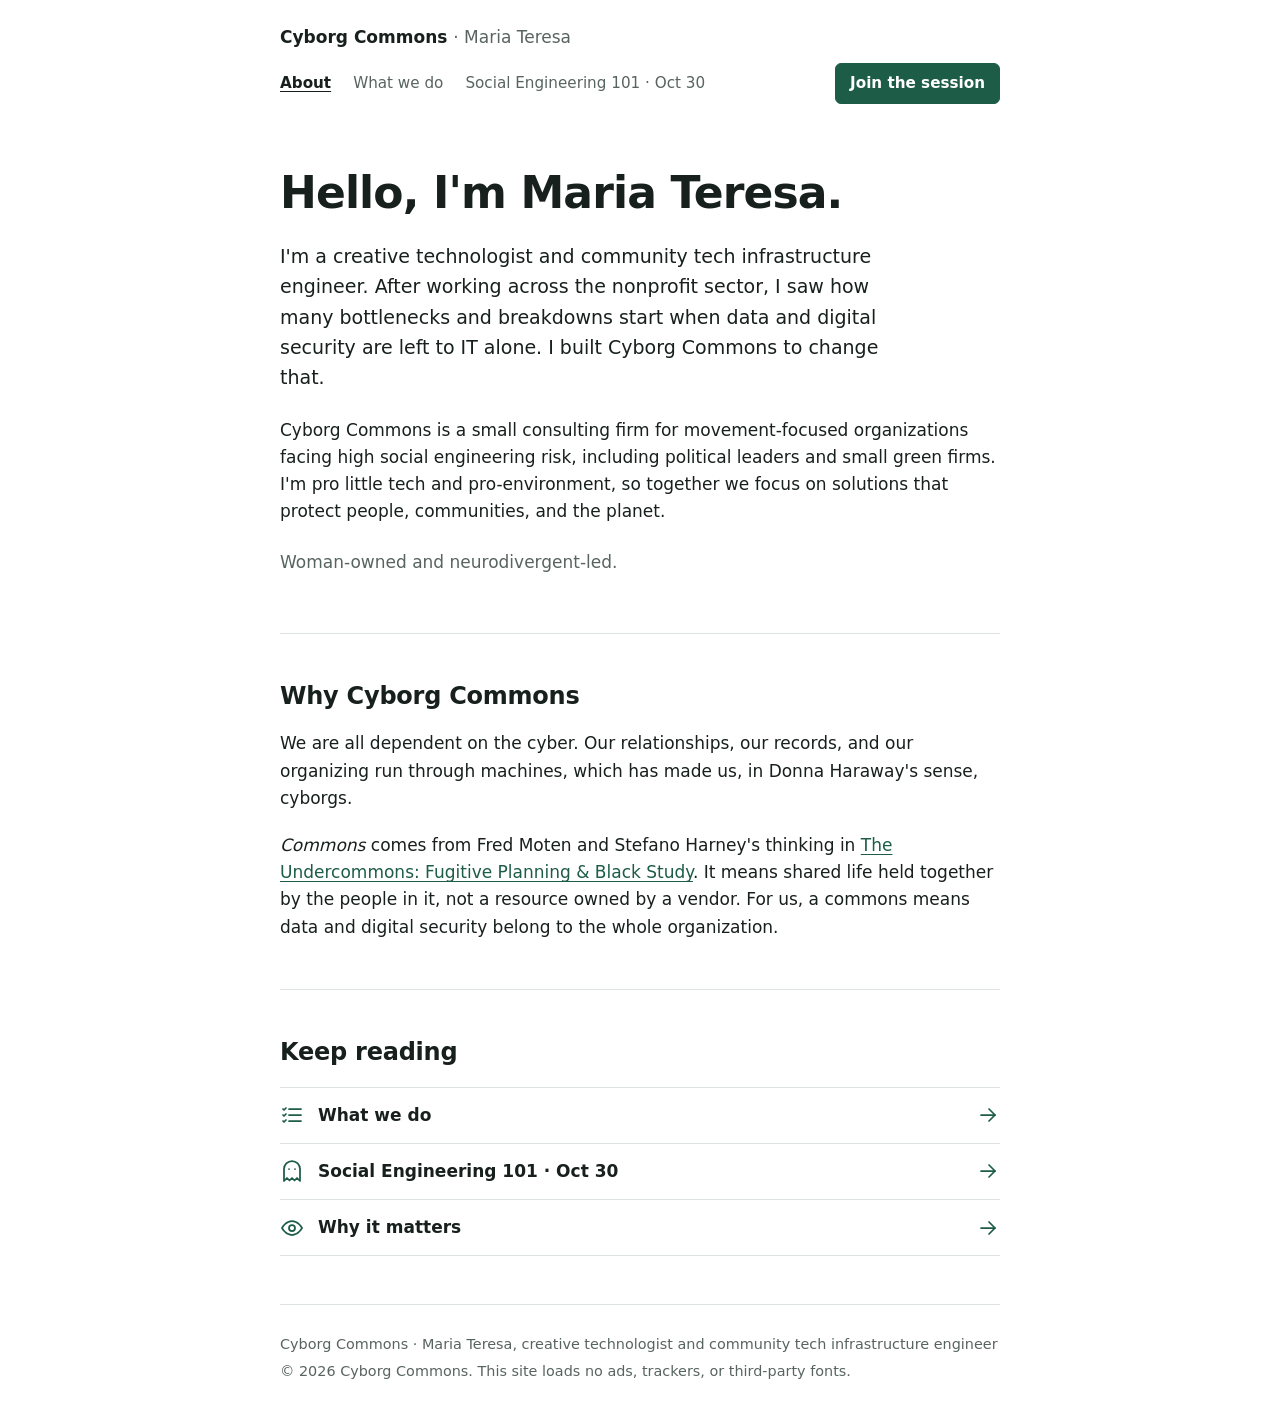
==== commit 05b099ac: "Restructure to four-page site with Atkinson Hyperlegible Next Merges about.html into index.html, ren" ====
--- a/index.html
+++ b/index.html
@@ -4,7 +4,7 @@
   <meta charset="utf-8">
   <meta name="viewport" content="width=device-width, initial-scale=1">
   <title>Cyborg Commons</title>
-  <meta name="description" content="Cyborg Commons is community-level technology support for movement organizations, political leadership, and union community members.">
+  <meta name="description" content="Cyborg Commons is a small consulting firm for movement-focused organizations facing high social engineering risk.">
   <link rel="stylesheet" href="styles.css">
 </head>
 <body>
@@ -12,72 +12,43 @@
   <div class="wrap">
 
     <header class="top">
-      <a class="brand" href="index.html">Cyborg Commons <span class="muted">&middot; Maria-Teresa C.</span></a>
+      <a class="brand" href="index.html">Cyborg Commons <span class="muted">&middot; Maria Teresa</span></a>
       <nav aria-label="Main">
-        <a href="session.html">Session</a>
-        <a href="why-it-matters.html">Why it matters</a>
-        <a href="little-tech.html">Little tech</a>
-        <a href="about.html">About</a>
+        <a href="index.html">About</a>
+        <a href="what-we-do.html">What we do</a>
+        <a href="session.html">Social Engineering 101 &middot; Oct 30</a>
       </nav>
+      <a class="btn btn-sm" href="session.html#signup">Join the session</a>
     </header>
 
     <main id="main">
 
       <section class="sec hero" aria-labelledby="page-title">
-        <h1 id="page-title">Technology is not just for your IT department.</h1>
-        <p class="lead">Cyborg Commons is community-level technology support that breaks down the walls of IT departments. We help movement organizations, political leadership, and union community members revise their threat level as technology keeps changing.</p>
-        <p><strong>Woman-owned and neurodivergent-led.</strong></p>
-        <p class="muted">Big tech is useful. Little tech is often just as capable, and easier for a community to understand, govern, and own.</p>
-        <div class="actions">
-          <a class="btn" href="session.html">See the session
-            <svg class="ic" viewBox="0 0 24 24" aria-hidden="true"><path d="M5 12h14"/><path d="m13 6 6 6-6 6"/></svg>
-          </a>
-        </div>
+        <h1 id="page-title">Hello, I'm Maria Teresa.</h1>
+        <p class="lead">I'm a creative technologist and community tech infrastructure engineer. After working across the nonprofit sector, I saw how many bottlenecks and breakdowns start when data and digital security are left to IT alone. I built Cyborg Commons to change that.</p>
+        <p>Cyborg Commons is a small consulting firm for movement-focused organizations facing high social engineering risk, including political leaders and small green firms. I'm pro little tech and pro-environment, so together we focus on solutions that protect people, communities, and the planet.</p>
+        <p class="muted">Woman-owned and neurodivergent-led.</p>
       </section>
 
-      <section class="sec" aria-labelledby="next-title">
-        <h2 id="next-title">Next session</h2>
-        <a class="teaser" href="session.html">
-          <svg class="ic" viewBox="0 0 24 24" aria-hidden="true"><path d="M9 10h.01"/><path d="M15 10h.01"/><path d="M12 2a8 8 0 0 0-8 8v12l3-3 2.5 2.5L12 19l2.5 2.5L17 19l3 3V10a8 8 0 0 0-8-8z"/></svg>
-          <span>
-            <strong>Spooky Social Engineering: Mapping the Threat</strong>
-            <span class="muted">Friday, October 30 &middot; Time to be announced</span>
-          </span>
-          <svg class="ic go" viewBox="0 0 24 24" aria-hidden="true"><path d="M5 12h14"/><path d="m13 6 6 6-6 6"/></svg>
-        </a>
+      <section class="sec" aria-labelledby="why-title">
+        <h2 id="why-title">Why Cyborg Commons</h2>
+        <p>We are all dependent on the cyber. Our relationships, our records, and our organizing run through machines, which has made us, in Donna Haraway's sense, cyborgs.</p>
+        <p><em>Commons</em> comes from Fred Moten and Stefano Harney's thinking in <a href="https://www.minorcompositions.info/?p=516" target="_blank" rel="noopener">The Undercommons: Fugitive Planning &amp; Black Study</a>. It means shared life held together by the people in it, not a resource owned by a vendor. For us, a commons means data and digital security belong to the whole organization.</p>
       </section>
 
       <section class="sec" aria-labelledby="more-title">
         <h2 id="more-title">Keep reading</h2>
         <ul class="tiles links">
-          <li>
-            <a href="why-it-matters.html">
-              <svg class="ic" viewBox="0 0 24 24" aria-hidden="true"><path d="M2 12s3.6-7 10-7 10 7 10 7-3.6 7-10 7S2 12 2 12z"/><circle cx="12" cy="12" r="3"/></svg>
-              Why it matters
-              <svg class="ic go" viewBox="0 0 24 24" aria-hidden="true"><path d="M5 12h14"/><path d="m13 6 6 6-6 6"/></svg>
-            </a>
-          </li>
-          <li>
-            <a href="little-tech.html">
-              <svg class="ic" viewBox="0 0 24 24" aria-hidden="true"><path d="M11 20A7 7 0 0 1 9.8 6.1C15.5 5 17 4.5 19 2c1 2 2 4.5 2 8 0 5.5-4.8 10-10 10z"/><path d="M2 21c0-3 1.9-5.4 5.5-7"/></svg>
-              Why little tech
-              <svg class="ic go" viewBox="0 0 24 24" aria-hidden="true"><path d="M5 12h14"/><path d="m13 6 6 6-6 6"/></svg>
-            </a>
-          </li>
-          <li>
-            <a href="about.html">
-              <svg class="ic" viewBox="0 0 24 24" aria-hidden="true"><path d="M16 21v-2a4 4 0 0 0-4-4H6a4 4 0 0 0-4 4v2"/><circle cx="9" cy="7" r="4"/><path d="M22 21v-2a4 4 0 0 0-3-3.87"/><path d="M16 3.13a4 4 0 0 1 0 7.75"/></svg>
-              About
-              <svg class="ic go" viewBox="0 0 24 24" aria-hidden="true"><path d="M5 12h14"/><path d="m13 6 6 6-6 6"/></svg>
-            </a>
-          </li>
+          <li><a href="what-we-do.html"><svg class="ic" viewBox="0 0 24 24" aria-hidden="true"><path d="M9 6h12"/><path d="M9 12h12"/><path d="M9 18h12"/><path d="m3 6 1 1 2-2"/><path d="m3 12 1 1 2-2"/><path d="m3 18 1 1 2-2"/></svg>What we do<svg class="ic go" viewBox="0 0 24 24" aria-hidden="true"><path d="M5 12h14"/><path d="m13 6 6 6-6 6"/></svg></a></li>
+          <li><a href="session.html"><svg class="ic" viewBox="0 0 24 24" aria-hidden="true"><path d="M9 10h.01"/><path d="M15 10h.01"/><path d="M12 2a8 8 0 0 0-8 8v12l3-3 2.5 2.5L12 19l2.5 2.5L17 19l3 3V10a8 8 0 0 0-8-8z"/></svg>Social Engineering 101 &middot; Oct 30<svg class="ic go" viewBox="0 0 24 24" aria-hidden="true"><path d="M5 12h14"/><path d="m13 6 6 6-6 6"/></svg></a></li>
+          <li><a href="why-it-matters.html"><svg class="ic" viewBox="0 0 24 24" aria-hidden="true"><path d="M2 12s3.6-7 10-7 10 7 10 7-3.6 7-10 7S2 12 2 12z"/><circle cx="12" cy="12" r="3"/></svg>Why it matters<svg class="ic go" viewBox="0 0 24 24" aria-hidden="true"><path d="M5 12h14"/><path d="m13 6 6 6-6 6"/></svg></a></li>
         </ul>
       </section>
 
     </main>
 
     <footer>
-      <span>Cyborg Commons &middot; Maria-Teresa C., community technology engineer</span>
+      <span>Cyborg Commons &middot; Maria Teresa, creative technologist and community tech infrastructure engineer</span>
       <span>&copy; <span data-year>2026</span> Cyborg Commons. This site loads no ads, trackers, or third-party fonts.</span>
     </footer>
 
--- a/styles.css
+++ b/styles.css
@@ -3,6 +3,32 @@
   Look: white background, system fonts, one green accent, hairline dividers, small line icons.
   Keep it plain. No gradients, shadows, or decorative imagery.
 */
+
+/*
+  Font: Atkinson Hyperlegible Next (SIL Open Font License), served from /fonts so no third-party request is made.
+  Files are not included yet. See README, "Font". Until they are added, the system fonts below are used.
+*/
+@font-face {
+  font-family: "Atkinson Hyperlegible Next";
+  font-style: normal;
+  font-weight: 400;
+  font-display: swap;
+  src: local("Atkinson Hyperlegible Next"), url("fonts/atkinson-hyperlegible-next-latin-400-normal.woff2") format("woff2");
+}
+@font-face {
+  font-family: "Atkinson Hyperlegible Next";
+  font-style: normal;
+  font-weight: 600;
+  font-display: swap;
+  src: local("Atkinson Hyperlegible Next SemiBold"), url("fonts/atkinson-hyperlegible-next-latin-600-normal.woff2") format("woff2");
+}
+@font-face {
+  font-family: "Atkinson Hyperlegible Next";
+  font-style: normal;
+  font-weight: 700;
+  font-display: swap;
+  src: local("Atkinson Hyperlegible Next Bold"), url("fonts/atkinson-hyperlegible-next-latin-700-normal.woff2") format("woff2");
+}
 
 :root {
   --bg: #ffffff;
@@ -12,7 +38,7 @@
   --accent: #1d5c47;
   --accent-ink: #ffffff;
   --soft: #f4f7f5;
-  --font: system-ui, -apple-system, "Segoe UI", Roboto, "Helvetica Neue", Arial, sans-serif;
+  --font: "Atkinson Hyperlegible Next", system-ui, -apple-system, "Segoe UI", Roboto, "Helvetica Neue", Arial, sans-serif;
   color-scheme: light;
 }
 
@@ -35,7 +61,7 @@
 h2 { font-size: 1.5rem; font-weight: 700; letter-spacing: -0.01em; }
 h3 {
   font-size: 0.9375rem;
-  font-weight: 650;
+  font-weight: 600;
   text-transform: uppercase;
   letter-spacing: 0.06em;
   color: var(--muted);
@@ -71,11 +97,11 @@
   display: flex;
   flex-wrap: wrap;
   justify-content: space-between;
-  align-items: baseline;
-  gap: 8px 28px;
+  align-items: center;
+  gap: 12px 28px;
   padding-block: 24px;
 }
-.brand { font-weight: 650; color: var(--fg); text-decoration: none; }
+.brand { font-weight: 600; color: var(--fg); text-decoration: none; }
 .brand .muted { font-weight: 400; }
 .top nav { display: flex; flex-wrap: wrap; gap: 6px 22px; font-size: 0.95rem; }
 .top nav a { color: var(--muted); text-decoration: none; }
@@ -111,6 +137,7 @@
   text-decoration: none;
 }
 .btn:hover { background: var(--fg); border-color: var(--fg); color: var(--accent-ink); }
+.btn-sm { padding: 7px 14px; font-size: 0.95rem; }
 .btn .ic { stroke: currentColor; width: 18px; height: 18px; }
 
 /* Icons: inline SVG with class "ic" */
@@ -170,7 +197,7 @@
   text-decoration: none;
 }
 .teaser:hover { border-color: var(--accent); color: var(--fg); }
-.teaser strong { display: block; font-weight: 650; }
+.teaser strong { display: block; font-weight: 600; }
 .teaser .go { margin-left: auto; }
 
 /* Facts with sources */
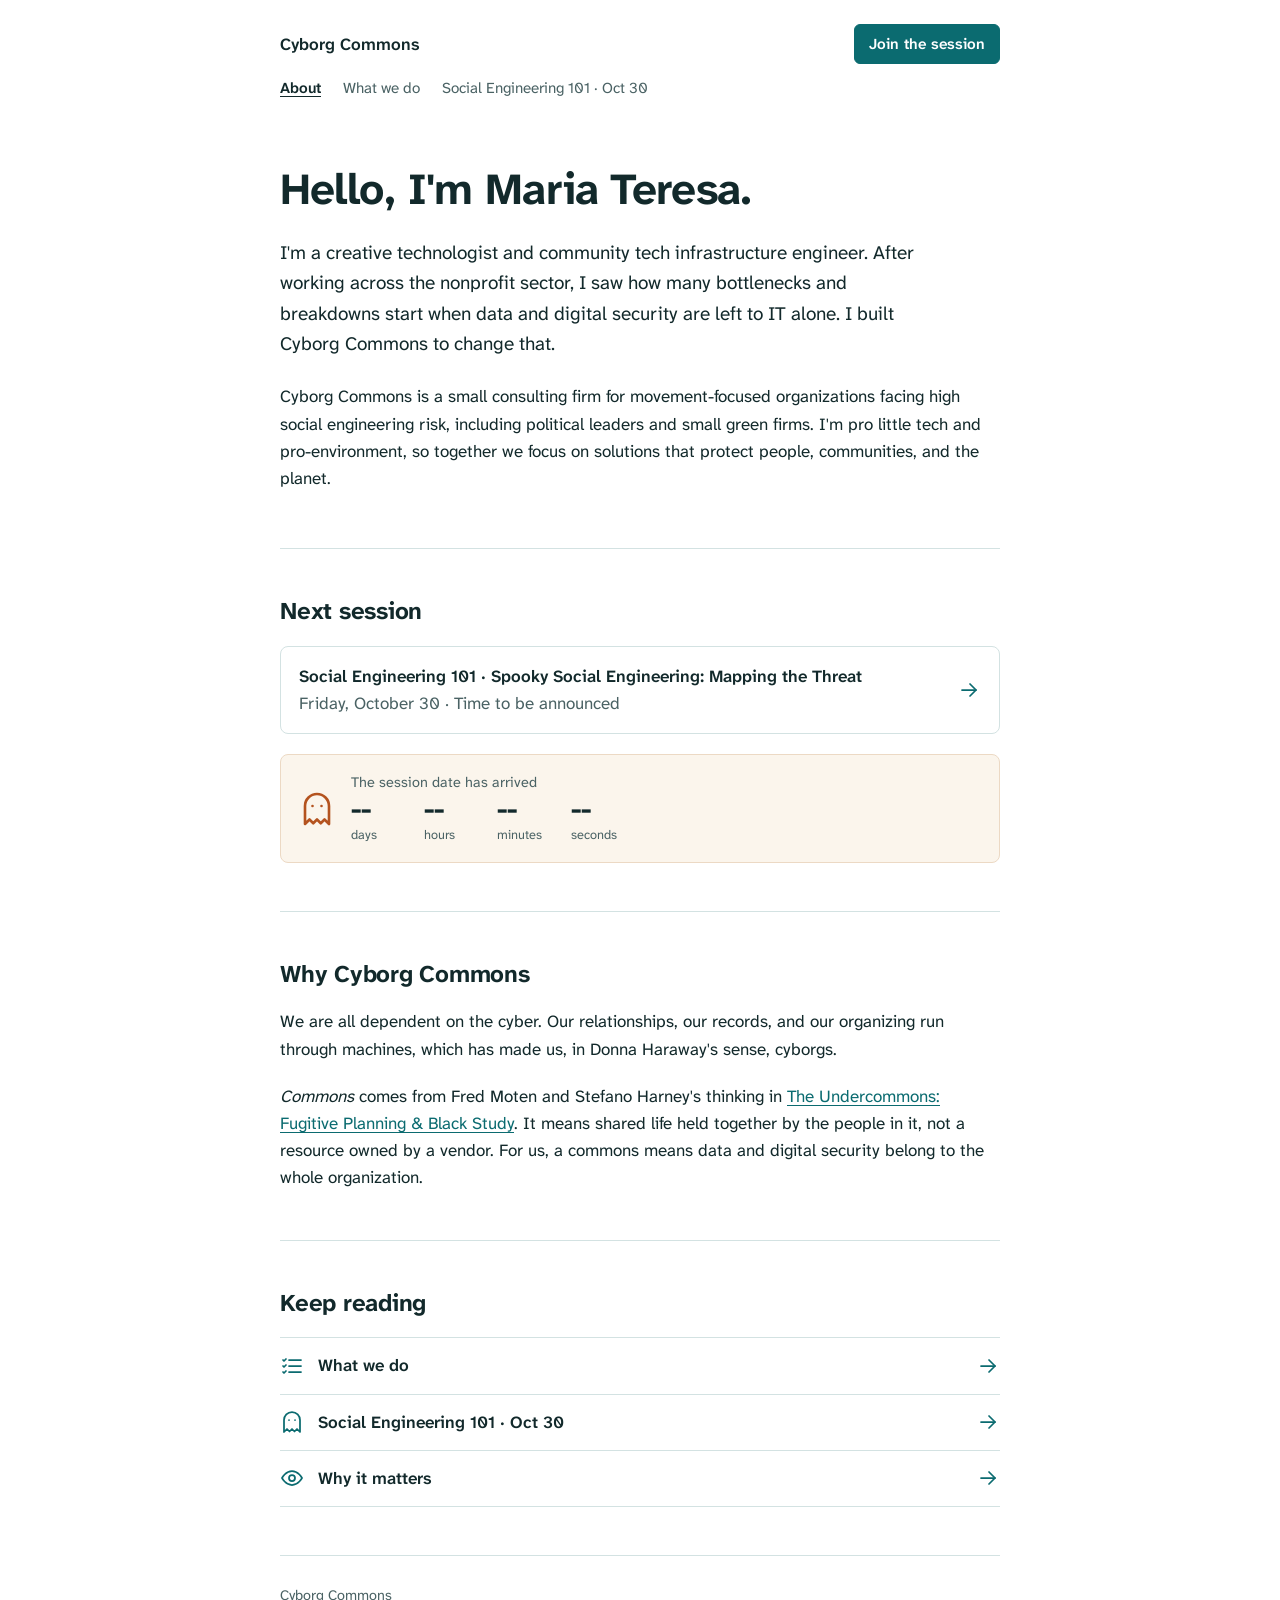
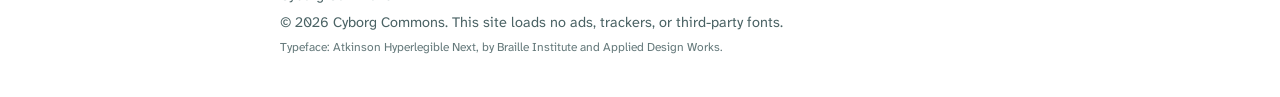
==== commit f3e778f6: "Add font files, frog image, and re-embed sign-up form Adds the Atkinson Hyperlegible Next woff2 file" ====
--- a/index.html
+++ b/index.html
@@ -5,6 +5,8 @@
   <meta name="viewport" content="width=device-width, initial-scale=1">
   <title>Cyborg Commons</title>
   <meta name="description" content="Cyborg Commons is a small consulting firm for movement-focused organizations facing high social engineering risk.">
+  <meta http-equiv="Content-Security-Policy" content="default-src 'none'; script-src 'self'; style-src 'self'; img-src 'self'; font-src 'self'; connect-src 'none'; frame-src 'none'; form-action 'none'; base-uri 'none'">
+  <meta name="referrer" content="no-referrer">
   <link rel="stylesheet" href="styles.css">
 </head>
 <body>
@@ -12,7 +14,7 @@
   <div class="wrap">
 
     <header class="top">
-      <a class="brand" href="index.html">Cyborg Commons <span class="muted">&middot; Maria Teresa</span></a>
+      <a class="brand" href="index.html">Cyborg Commons</a>
       <nav aria-label="Main">
         <a href="index.html">About</a>
         <a href="what-we-do.html">What we do</a>
@@ -27,13 +29,35 @@
         <h1 id="page-title">Hello, I'm Maria Teresa.</h1>
         <p class="lead">I'm a creative technologist and community tech infrastructure engineer. After working across the nonprofit sector, I saw how many bottlenecks and breakdowns start when data and digital security are left to IT alone. I built Cyborg Commons to change that.</p>
         <p>Cyborg Commons is a small consulting firm for movement-focused organizations facing high social engineering risk, including political leaders and small green firms. I'm pro little tech and pro-environment, so together we focus on solutions that protect people, communities, and the planet.</p>
-        <p class="muted">Woman-owned and neurodivergent-led.</p>
+      </section>
+
+      <section class="sec" aria-labelledby="next-title">
+        <h2 id="next-title">Next session</h2>
+        <a class="teaser" href="session.html">
+          <span>
+            <strong>Social Engineering 101 &middot; Spooky Social Engineering: Mapping the Threat</strong>
+            <span class="muted">Friday, October 30 &middot; Time to be announced</span>
+          </span>
+          <svg class="ic go" viewBox="0 0 24 24" aria-hidden="true"><path d="M5 12h14"/><path d="m13 6 6 6-6 6"/></svg>
+        </a>
+        <div class="countdown" data-countdown="2026-10-30T00:00:00">
+          <svg class="ic ghost" viewBox="0 0 24 24" aria-hidden="true"><path d="M9 10h.01"/><path d="M15 10h.01"/><path d="M12 2a8 8 0 0 0-8 8v12l3-3 2.5 2.5L12 19l2.5 2.5L17 19l3 3V10a8 8 0 0 0-8-8z"/></svg>
+          <div>
+            <p class="cd-label" data-cd-label>Countdown to October 30</p>
+            <p class="cd" role="timer" aria-live="off">
+              <span><b data-cd="d">--</b><small>days</small></span>
+              <span><b data-cd="h">--</b><small>hours</small></span>
+              <span><b data-cd="m">--</b><small>minutes</small></span>
+              <span><b data-cd="s">--</b><small>seconds</small></span>
+            </p>
+          </div>
+        </div>
       </section>
 
       <section class="sec" aria-labelledby="why-title">
         <h2 id="why-title">Why Cyborg Commons</h2>
         <p>We are all dependent on the cyber. Our relationships, our records, and our organizing run through machines, which has made us, in Donna Haraway's sense, cyborgs.</p>
-        <p><em>Commons</em> comes from Fred Moten and Stefano Harney's thinking in <a href="https://www.minorcompositions.info/?p=516" target="_blank" rel="noopener">The Undercommons: Fugitive Planning &amp; Black Study</a>. It means shared life held together by the people in it, not a resource owned by a vendor. For us, a commons means data and digital security belong to the whole organization.</p>
+        <p><em>Commons</em> comes from Fred Moten and Stefano Harney's thinking in <a href="https://www.minorcompositions.info/?p=516" target="_blank" rel="noopener noreferrer">The Undercommons: Fugitive Planning &amp; Black Study</a>. It means shared life held together by the people in it, not a resource owned by a vendor. For us, a commons means data and digital security belong to the whole organization.</p>
       </section>
 
       <section class="sec" aria-labelledby="more-title">
@@ -48,8 +72,9 @@
     </main>
 
     <footer>
-      <span>Cyborg Commons &middot; Maria Teresa, creative technologist and community tech infrastructure engineer</span>
+      <span>Cyborg Commons</span>
       <span>&copy; <span data-year>2026</span> Cyborg Commons. This site loads no ads, trackers, or third-party fonts.</span>
+      <span class="credit">Typeface: Atkinson Hyperlegible Next, by Braille Institute and Applied Design Works.</span>
     </footer>
 
   </div>
--- a/styles.css
+++ b/styles.css
@@ -4,10 +4,7 @@
   Keep it plain. No gradients, shadows, or decorative imagery.
 */
 
-/*
-  Font: Atkinson Hyperlegible Next (SIL Open Font License), served from /fonts so no third-party request is made.
-  Files are not included yet. See README, "Font". Until they are added, the system fonts below are used.
-*/
+/* Font: Atkinson Hyperlegible Next (SIL Open Font License), served from /fonts. */
 @font-face {
   font-family: "Atkinson Hyperlegible Next";
   font-style: normal;
@@ -32,12 +29,15 @@
 
 :root {
   --bg: #ffffff;
-  --fg: #17201c;
-  --muted: #58645f;
-  --line: #dde4e0;
-  --accent: #1d5c47;
+  --fg: #12292b;
+  --muted: #4a6264;
+  --line: #d3e2e2;
+  --accent: #0b6b70;
   --accent-ink: #ffffff;
-  --soft: #f4f7f5;
+  --soft: #eef6f6;
+  --warm: #b4531f;
+  --sand: #fbf5ec;
+  --sand-line: #ecd9c4;
   --font: "Atkinson Hyperlegible Next", system-ui, -apple-system, "Segoe UI", Roboto, "Helvetica Neue", Arial, sans-serif;
   color-scheme: light;
 }
@@ -101,9 +101,9 @@
   gap: 12px 28px;
   padding-block: 24px;
 }
-.brand { font-weight: 600; color: var(--fg); text-decoration: none; }
+.brand { margin-right: auto; font-weight: 600; color: var(--fg); text-decoration: none; }
 .brand .muted { font-weight: 400; }
-.top nav { display: flex; flex-wrap: wrap; gap: 6px 22px; font-size: 0.95rem; }
+.top nav { order: 3; width: 100%; display: flex; flex-wrap: wrap; gap: 6px 22px; font-size: 0.95rem; }
 .top nav a { color: var(--muted); text-decoration: none; }
 .top nav a:hover { color: var(--fg); text-decoration: underline; }
 .top nav a[aria-current="page"] { color: var(--fg); font-weight: 600; text-decoration: underline; }
@@ -219,3 +219,39 @@
   flex-direction: column;
   gap: 4px;
 }
+
+/* Countdown */
+.countdown {
+  display: flex;
+  gap: 16px;
+  align-items: center;
+  padding: 16px 18px;
+  border: 1px solid var(--sand-line);
+  border-radius: 8px;
+  background: var(--sand);
+}
+.countdown .ghost { width: 36px; height: 36px; stroke: var(--warm); }
+@media (prefers-reduced-motion: no-preference) {
+  .countdown .ghost { animation: float 3.2s ease-in-out infinite; }
+}
+@keyframes float { 50% { transform: translateY(-4px); } }
+.cd-label { font-size: 0.9rem; color: var(--muted); }
+.cd { display: flex; flex-wrap: wrap; gap: 6px 22px; }
+.cd span { display: flex; flex-direction: column; min-width: 3.2rem; }
+.cd b { font-size: 1.75rem; line-height: 1.1; font-weight: 700; font-variant-numeric: tabular-nums; }
+.cd small { font-size: 0.8rem; color: var(--muted); }
+
+.actions a:not(.btn) { align-self: center; }
+
+/* Session page header with illustration */
+.event-head { display: flex; flex-wrap: wrap; gap: 20px 32px; align-items: center; justify-content: space-between; }
+.event-text { display: flex; flex-direction: column; gap: 20px; flex: 1 1 340px; min-width: 0; }
+.frog { width: 100%; max-width: 280px; height: auto; flex: 0 1 280px; }
+
+@media (max-width: 480px) {
+  .countdown { gap: 12px; padding: 14px; }
+  .cd { gap: 6px 12px; }
+  .cd span { min-width: 2.6rem; }
+}
+
+.credit { font-size: 0.75rem; opacity: 0.85; }
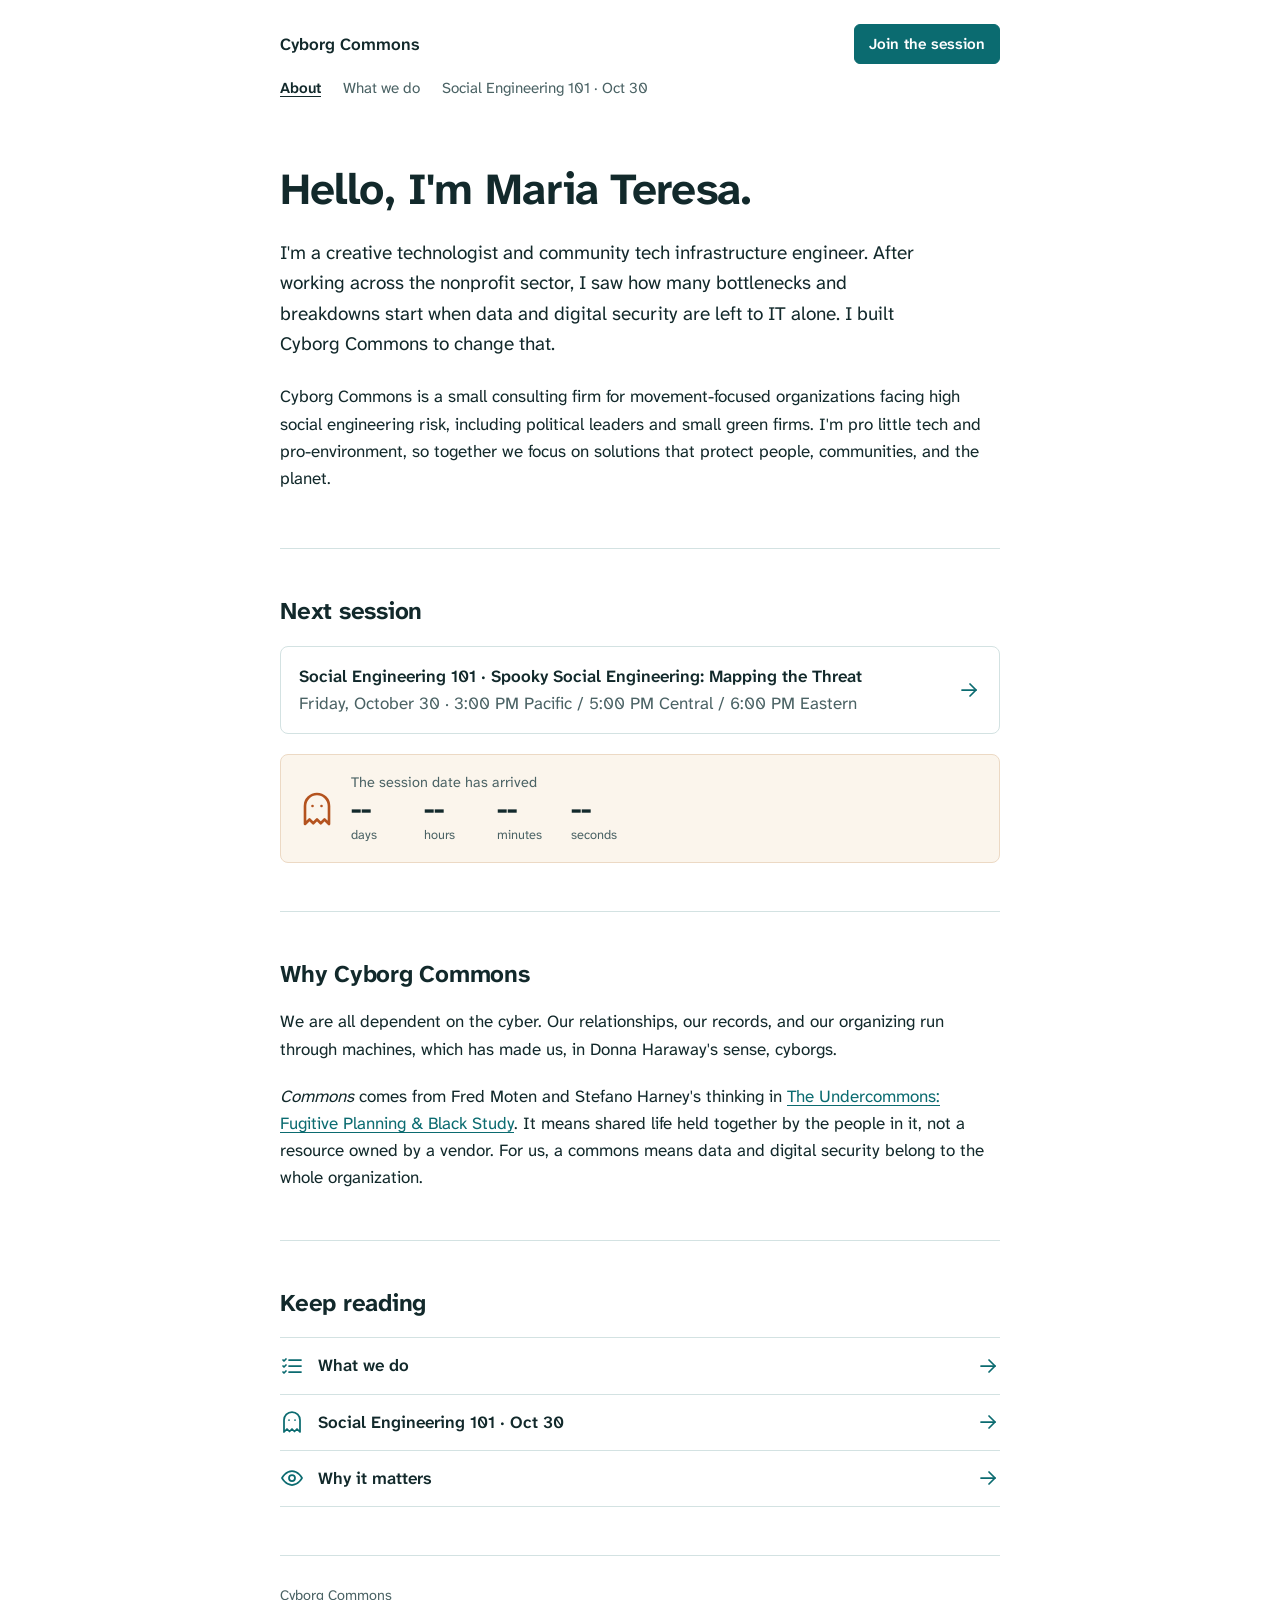
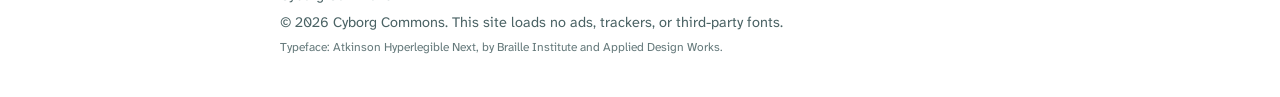
==== commit bd74107b: "Set the session time to 3pm Pacific / 5pm Central / 6pm Eastern Fills in the "Time to be announced" " ====
--- a/index.html
+++ b/index.html
@@ -36,7 +36,7 @@
         <a class="teaser" href="session.html">
           <span>
             <strong>Social Engineering 101 &middot; Spooky Social Engineering: Mapping the Threat</strong>
-            <span class="muted">Friday, October 30 &middot; Time to be announced</span>
+            <span class="muted">Friday, October 30 &middot; 3:00 PM Pacific / 5:00 PM Central / 6:00 PM Eastern</span>
           </span>
           <svg class="ic go" viewBox="0 0 24 24" aria-hidden="true"><path d="M5 12h14"/><path d="m13 6 6 6-6 6"/></svg>
         </a>
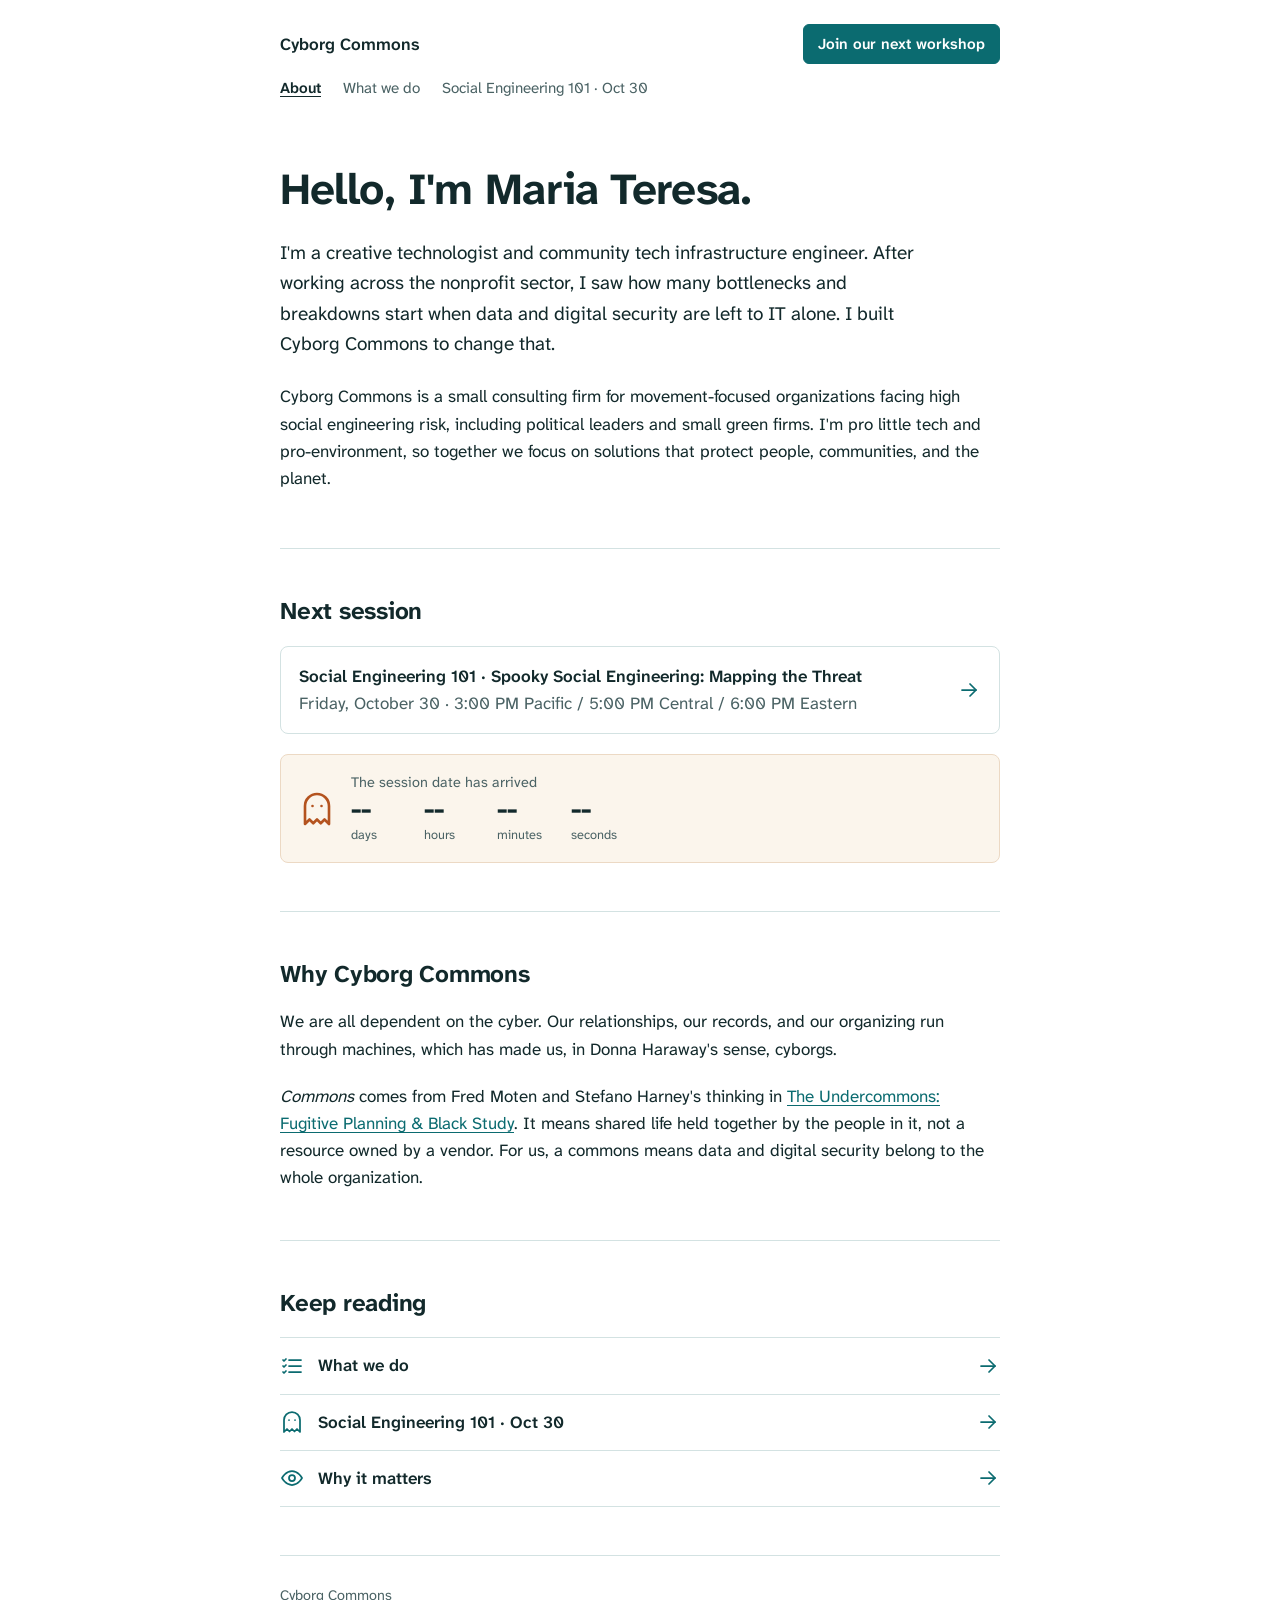
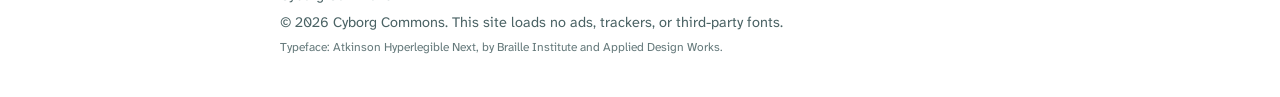
==== commit 7fa18d13: "Rename header CTA to "Join our next workshop" Updates the repeated header CTA across all four pages " ====
--- a/index.html
+++ b/index.html
@@ -20,7 +20,7 @@
         <a href="what-we-do.html">What we do</a>
         <a href="session.html">Social Engineering 101 &middot; Oct 30</a>
       </nav>
-      <a class="btn btn-sm" href="session.html#signup">Join the session</a>
+      <a class="btn btn-sm" href="session.html#signup">Join our next workshop</a>
     </header>
 
     <main id="main">
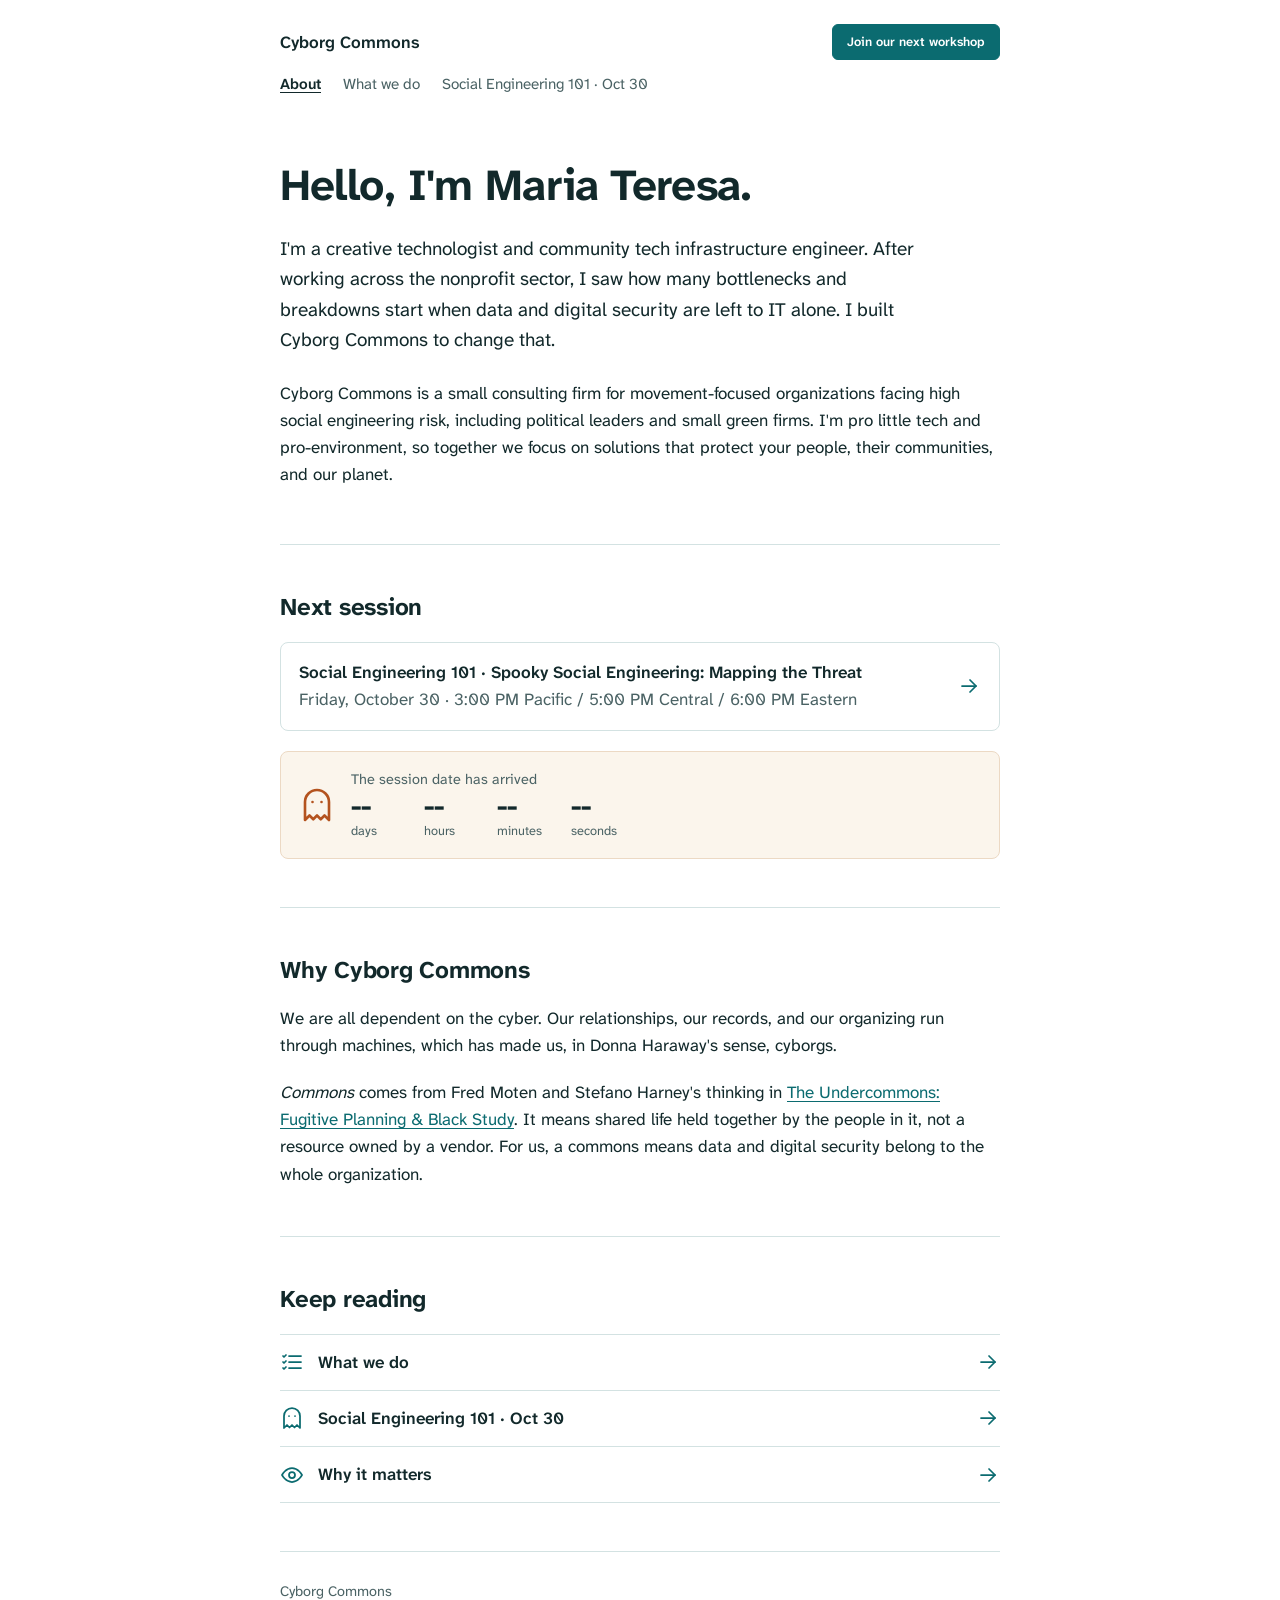
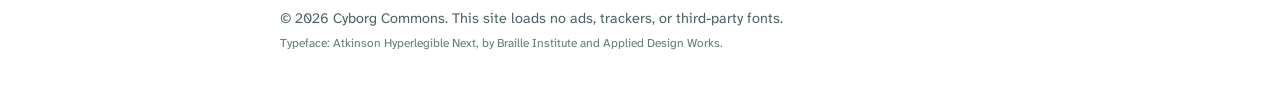
==== commit ada03c43: "Update about-page line to "protect your people, their communities, and our planet"" ====
--- a/index.html
+++ b/index.html
@@ -28,7 +28,7 @@
       <section class="sec hero" aria-labelledby="page-title">
         <h1 id="page-title">Hello, I'm Maria Teresa.</h1>
         <p class="lead">I'm a creative technologist and community tech infrastructure engineer. After working across the nonprofit sector, I saw how many bottlenecks and breakdowns start when data and digital security are left to IT alone. I built Cyborg Commons to change that.</p>
-        <p>Cyborg Commons is a small consulting firm for movement-focused organizations facing high social engineering risk, including political leaders and small green firms. I'm pro little tech and pro-environment, so together we focus on solutions that protect people, communities, and the planet.</p>
+        <p>Cyborg Commons is a small consulting firm for movement-focused organizations facing high social engineering risk, including political leaders and small green firms. I'm pro little tech and pro-environment, so together we focus on solutions that protect your people, their communities, and our planet.</p>
       </section>
 
       <section class="sec" aria-labelledby="next-title">
--- a/styles.css
+++ b/styles.css
@@ -137,7 +137,7 @@
   text-decoration: none;
 }
 .btn:hover { background: var(--fg); border-color: var(--fg); color: var(--accent-ink); }
-.btn-sm { padding: 7px 14px; font-size: 0.95rem; }
+.btn-sm { padding: 7px 14px; font-size: 0.8rem; white-space: nowrap; }
 .btn .ic { stroke: currentColor; width: 18px; height: 18px; }
 
 /* Icons: inline SVG with class "ic" */
@@ -206,8 +206,8 @@
 .src { font-size: 0.9rem; white-space: nowrap; }
 
 /* Sign-up slot on the session page */
-#signup-embed { min-width: 0; max-width: 100%; }
-#signup-embed iframe { max-width: 100%; border: 0; }
+#signup-embed { min-width: 0; max-width: 100%; text-align: center; }
+#signup-embed iframe { display: block; width: 100%; max-width: 560px; margin-inline: auto; border: 0; }
 
 /* Footer */
 footer {
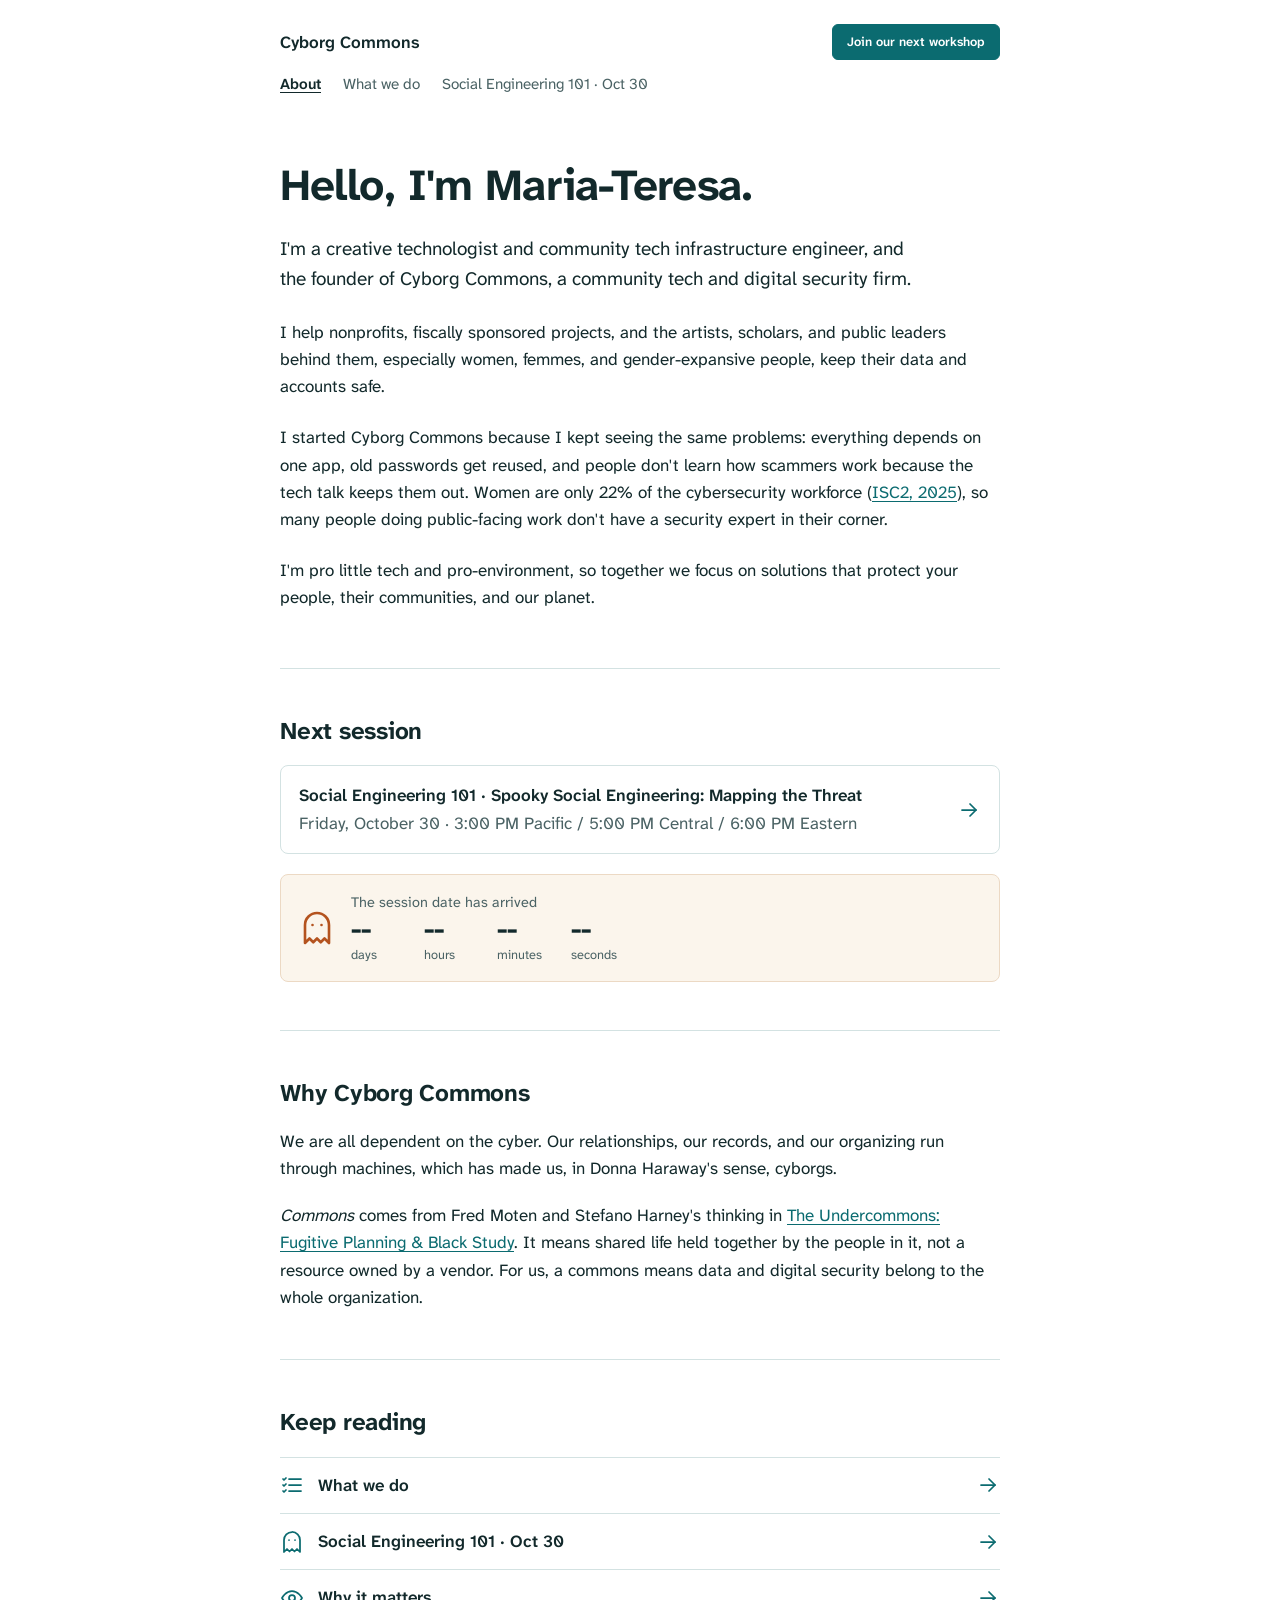
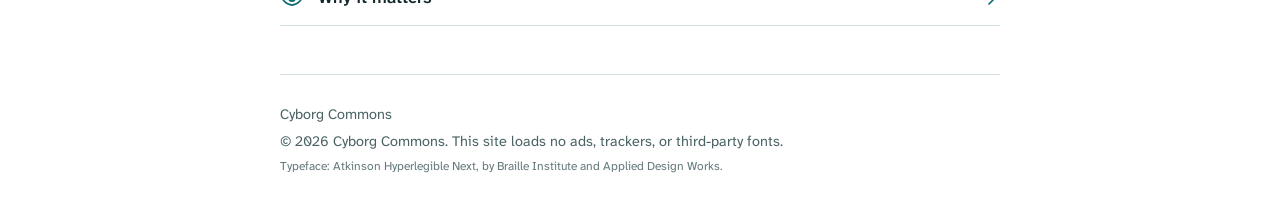
==== commit 3b25b9a6: "Expand about-page bio with nonprofit focus and ISC2 stat Updates the meta description and hero parag" ====
--- a/index.html
+++ b/index.html
@@ -4,7 +4,7 @@
   <meta charset="utf-8">
   <meta name="viewport" content="width=device-width, initial-scale=1">
   <title>Cyborg Commons</title>
-  <meta name="description" content="Cyborg Commons is a small consulting firm for movement-focused organizations facing high social engineering risk.">
+  <meta name="description" content="Cyborg Commons helps nonprofits, fiscally sponsored projects, and the artists, scholars, and public leaders behind them keep their data and accounts safe.">
   <meta http-equiv="Content-Security-Policy" content="default-src 'none'; script-src 'self'; style-src 'self'; img-src 'self'; font-src 'self'; connect-src 'none'; frame-src 'none'; form-action 'none'; base-uri 'none'">
   <meta name="referrer" content="no-referrer">
   <link rel="stylesheet" href="styles.css">
@@ -26,9 +26,11 @@
     <main id="main">
 
       <section class="sec hero" aria-labelledby="page-title">
-        <h1 id="page-title">Hello, I'm Maria Teresa.</h1>
-        <p class="lead">I'm a creative technologist and community tech infrastructure engineer. After working across the nonprofit sector, I saw how many bottlenecks and breakdowns start when data and digital security are left to IT alone. I built Cyborg Commons to change that.</p>
-        <p>Cyborg Commons is a small consulting firm for movement-focused organizations facing high social engineering risk, including political leaders and small green firms. I'm pro little tech and pro-environment, so together we focus on solutions that protect your people, their communities, and our planet.</p>
+        <h1 id="page-title">Hello, I'm Maria-Teresa.</h1>
+        <p class="lead">I'm a creative technologist and community tech infrastructure engineer, and the founder of Cyborg Commons, a community tech and digital security firm.</p>
+        <p>I help nonprofits, fiscally sponsored projects, and the artists, scholars, and public leaders behind them, especially women, femmes, and gender-expansive people, keep their data and accounts safe.</p>
+        <p>I started Cyborg Commons because I kept seeing the same problems: everything depends on one app, old passwords get reused, and people don't learn how scammers work because the tech talk keeps them out. Women are only 22% of the cybersecurity workforce (<a href="https://www.isc2.org/insights/2025/03/women-comprise-22-percent-of-the-cybersecurity-workforce" target="_blank" rel="noopener noreferrer">ISC2, 2025</a>), so many people doing public-facing work don't have a security expert in their corner.</p>
+        <p>I'm pro little tech and pro-environment, so together we focus on solutions that protect your people, their communities, and our planet.</p>
       </section>
 
       <section class="sec" aria-labelledby="next-title">
